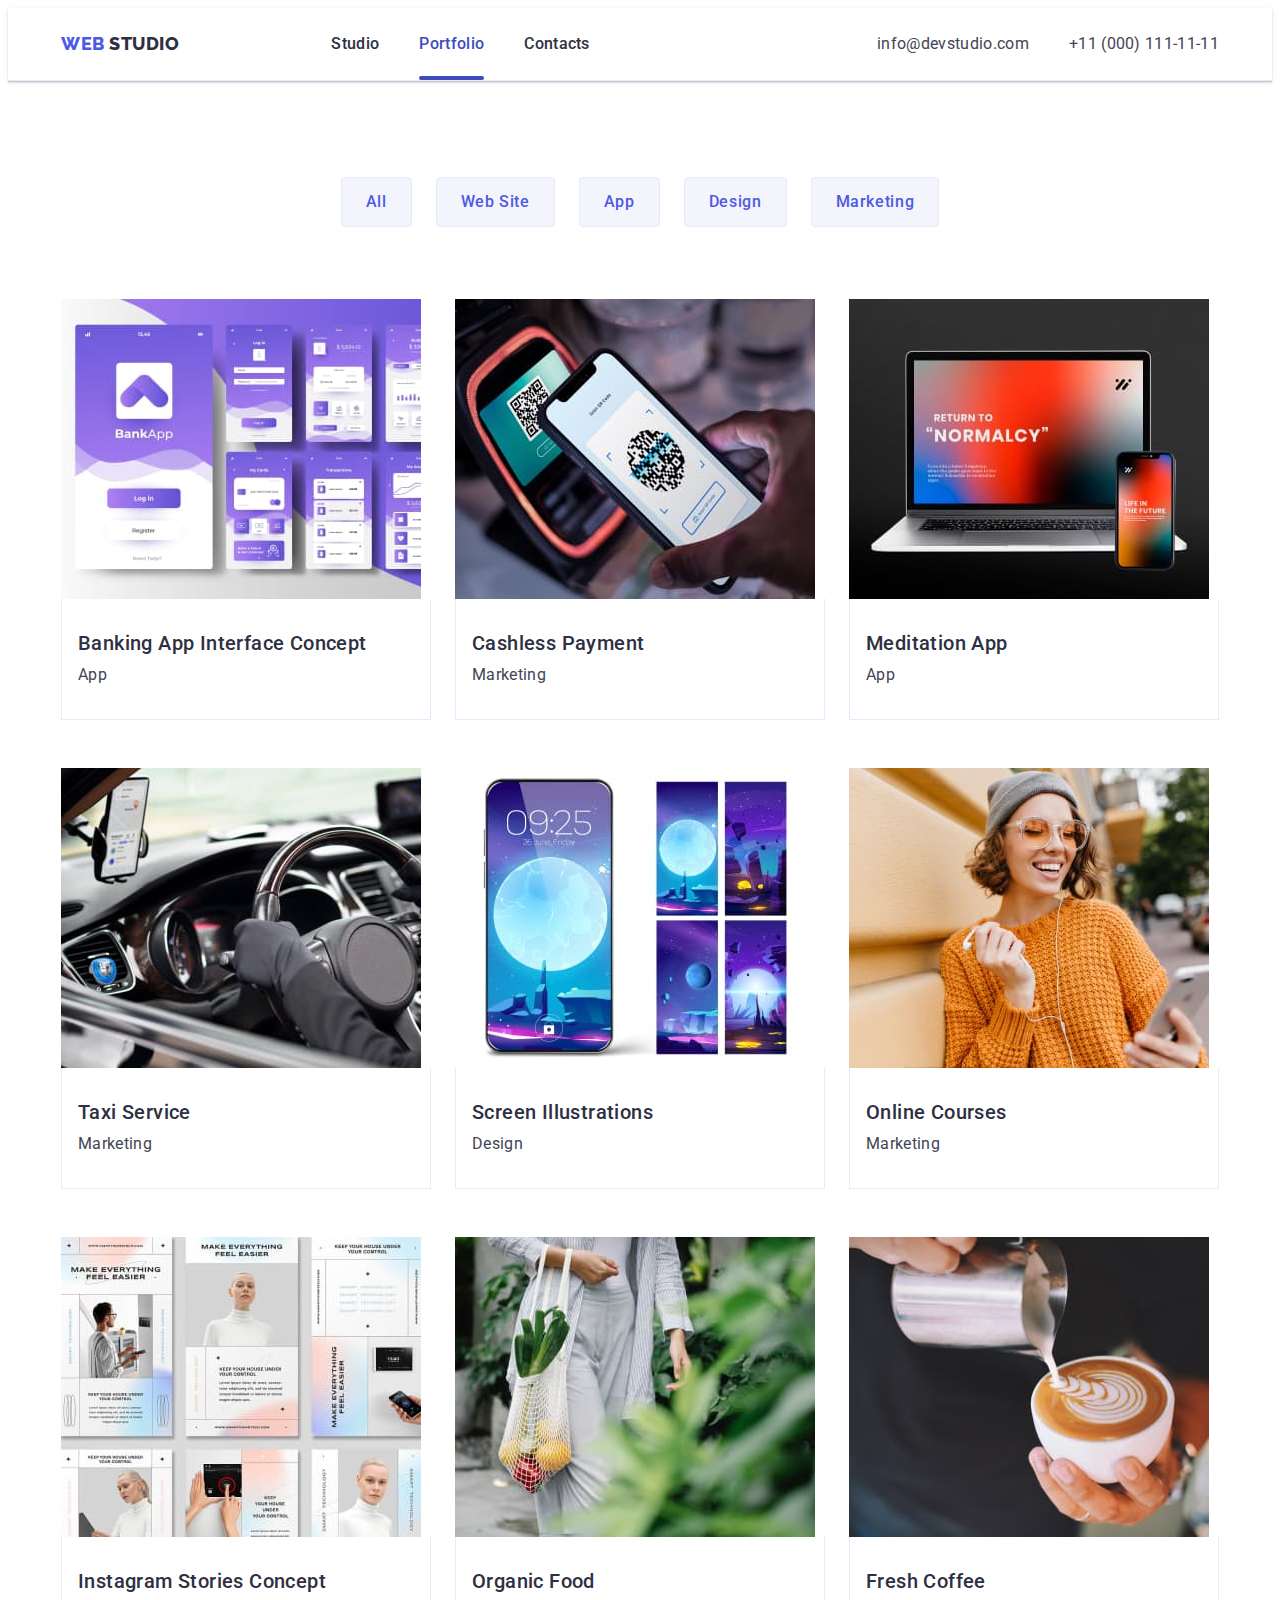
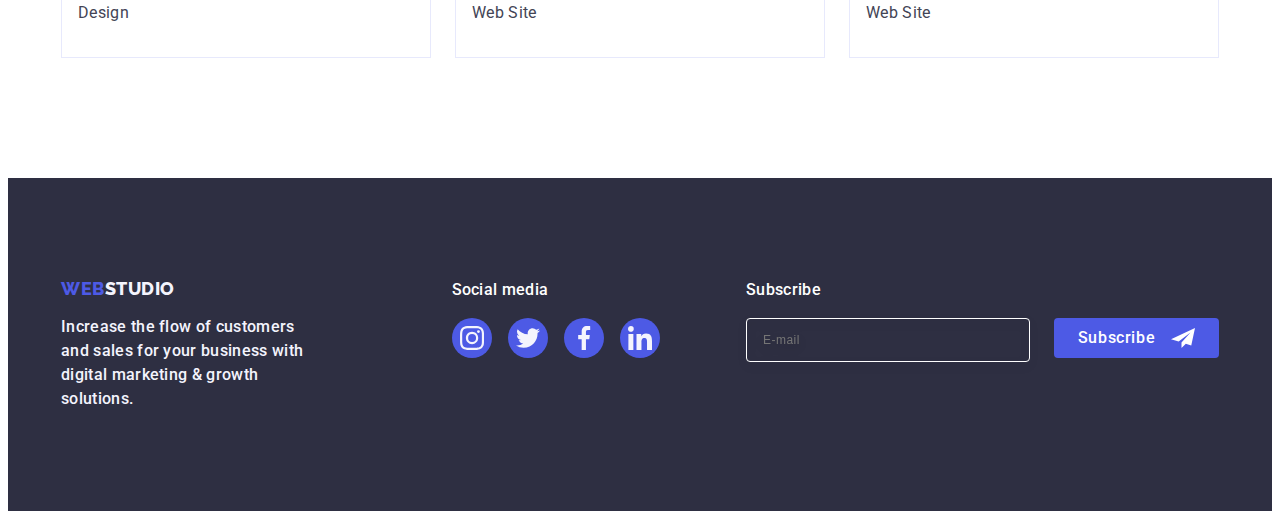
==== portfolio.html @ 9123d13f "Initial commit" ====
<!DOCTYPE html>
<html lang="en">

<head>
    <meta charset="utf-8">
    <title>devstudio.com</title>
    <link rel="preconnect" href="https://fonts.googleapis.com">
    <link rel="preconnect" href="https://fonts.gstatic.com" crossorigin>
    <link
        href="https://fonts.googleapis.com/css2?family=Raleway:wght@800&family=Roboto:wght@400;500;700;900&display=swap"
        rel="stylesheet">
    <link rel="stylesheet" href="https://cdnjs.cloudflare.com/ajax/libs/modern-normalize/2.0.0/modern-normalize.min.css"
        integrity="sha512-4xo8blKMVCiXpTaLzQSLSw3KFOVPWhm/TRtuPVc4WG6kUgjH6J03IBuG7JZPkcWMxJ5huwaBpOpnwYElP/m6wg=="
        crossorigin="anonymous" referrerpolicy="no-referrer" />
    <link rel="stylesheet" href="./css/styles.css" />
</head>

<body>
    <header class="header">
        <div class="container header-container">
            <nav class="header-navigation">
                <a class="logo link" href="./index.html"> Web <span class="logo-accent link"> Studio </span></a>
                <ul class="header-menu list">
                    <li><a class="header-menu-item link" href="./index.html">Studio</a></li>
                    <li><a class="header-menu-item link current" href="./portfolio.html">Portfolio</a></li>
                    <li><a class="header-menu-item link" href="">Contacts</a></li>
                </ul>
            </nav>
            <address class="address link">
                <ul class="list adress-list">
                    <li><a class="adress-list-item link" href="mailto:info@devstudio.com">info@devstudio.com</a></li>
                    <li><a class="adress-list-item link" href="tel:+110001111111">+11 (000) 111-11-11</a></li>
                </ul>
            </address>
        </div>
    </header>
    <main>
        <section class="container-portfolio">
            <div class="container">
                <h1 class="visually-hidden">Section</h1>
                <ul class="list container-portfolio-button">
                    <li><button class="portfolio-button" type="button">All</button></li>
                    <li><button class="portfolio-button" type="button">Web Site</button></li>
                    <li><button class="portfolio-button" type="button">App</button></li>
                    <li><button class="portfolio-button" type="button">Design</button></li>
                    <li><button class="portfolio-button" type="button">Marketing</button></li>
                </ul>
                <ul class="list container-portfolio-list">
                    <li class="portfolio-card">
                        <a class="link container-portfolio-item" href="./index.html">
                            <div class="box-overlay">
                                <img src="./images/portfolioimg1.jpg" alt="Banking App Interface Concept">
                                <p class="overlay-text">
                                    14 Stylish and User-Friendly App Design Concepts · Task Manager App · Calorie
                                    Tracker App · Exotic Fruit Ecommerce App · Cloud Storage App
                                </p>
                            </div>
                            <div class="portfolio-card-description">
                                <h2 class="section-title-item">Banking App Interface Concept</h2>
                                <p class="p-style">App</p>
                            </div>
                        </a>
                    </li>
                    <li class="portfolio-card">
                        <a class="link container-portfolio-item" href="./index.html">
                            <div class="box-overlay">
                                <img src="./images/portfolioimg2.jpg" alt="Cashless Payment">
                                <p class="overlay-text">
                                    14 Stylish and User-Friendly App Design Concepts · Task Manager App · Calorie
                                    Tracker App · Exotic Fruit Ecommerce App · Cloud Storage App
                                </p>
                            </div>
                            <div class="portfolio-card-description">
                                <h2 class="section-title-item">Cashless Payment</h2>
                                <p class="p-style">Marketing</p>
                            </div>
                        </a>
                    </li>
                    <li class="portfolio-card">
                        <a class="link container-portfolio-item" href="./index.html">
                            <div class="box-overlay">
                                <img src="./images/portfolioimg3.jpg" alt="Meditation App">
                                <p class="overlay-text">
                                    14 Stylish and User-Friendly App Design Concepts · Task Manager App · Calorie
                                    Tracker App · Exotic Fruit Ecommerce App · Cloud Storage App
                                </p>
                            </div>
                            <div class="portfolio-card-description">
                                <h2 class="section-title-item">Meditation App</h2>
                                <p class="p-style">App</p>
                            </div>
                        </a>
                    </li>
                    <li class="portfolio-card">
                        <a class="link container-portfolio-item" href="./index.html">
                            <div class="box-overlay">
                                <img src="./images/portfolioimg4.jpg" alt="Taxi Service">
                                <p class="overlay-text">
                                    14 Stylish and User-Friendly App Design Concepts · Task Manager App · Calorie
                                    Tracker App · Exotic Fruit Ecommerce App · Cloud Storage App
                                </p>
                            </div>
                            <div class="portfolio-card-description">
                                <h2 class="section-title-item">Taxi Service</h2>
                                <p class="p-style">Marketing</p>
                            </div>
                        </a>
                    </li>
                    <li class="portfolio-card">
                        <a class="link container-portfolio-item" href="./index.html">
                            <div class="box-overlay">
                                <img src="./images/portfolioimg5.jpg" alt="Screen Illustrations">
                                <p class="overlay-text">
                                    14 Stylish and User-Friendly App Design Concepts · Task Manager App · Calorie
                                    Tracker App · Exotic Fruit Ecommerce App · Cloud Storage App
                                </p>
                            </div>
                            <div class="portfolio-card-description">
                                <h2 class="section-title-item">Screen Illustrations</h2>
                                <p class="p-style">Design</p>
                            </div>
                        </a>
                    </li>
                    <li class="portfolio-card">
                        <a class="link container-portfolio-item" href="./index.html">
                            <div class="box-overlay">
                                <img src="./images/portfolioimg6.jpg" alt="Online Courses">
                                <p class="overlay-text">
                                    14 Stylish and User-Friendly App Design Concepts · Task Manager App · Calorie
                                    Tracker App · Exotic Fruit Ecommerce App · Cloud Storage App
                                </p>
                            </div>
                            <div class="portfolio-card-description">
                                <h2 class="section-title-item">Online Courses</h2>
                                <p class="p-style">Marketing</p>
                            </div>
                        </a>
                    </li>
                    <li class="portfolio-card">
                        <a class="link container-portfolio-item" href="./index.html">
                            <div class="box-overlay">
                                <img src="./images/portfolioimg7.jpg" alt="Instagram Stories Concept">
                                <p class="overlay-text">
                                    14 Stylish and User-Friendly App Design Concepts · Task Manager App · Calorie
                                    Tracker App · Exotic Fruit Ecommerce App · Cloud Storage App
                                </p>
                            </div>
                            <div class="portfolio-card-description">
                                <h2 class="section-title-item">Instagram Stories Concept</h2>
                                <p class="p-style">Design</p>
                            </div>
                        </a>
                    </li>
                    <li class="portfolio-card">
                        <a class="link container-portfolio-item" href="./index.html">
                            <div class="box-overlay">
                                <img src="./images/portfolioimg8.jpg" alt="Organic Food">
                                <p class="overlay-text">
                                    14 Stylish and User-Friendly App Design Concepts · Task Manager App · Calorie
                                    Tracker App · Exotic Fruit Ecommerce App · Cloud Storage App
                                </p>
                            </div>
                            <div class="portfolio-card-description">
                                <h2 class="section-title-item">Organic Food</h2>
                                <p class="p-style">Web Site</p>
                            </div>
                        </a>
                    </li>
                    <li class="portfolio-card">
                        <a class="link container-portfolio-item" href="./index.html">
                            <div class="box-overlay">
                                <img src="./images/portfolioimg9.jpg" alt="Fresh Coffee">
                                <p class="overlay-text">
                                    14 Stylish and User-Friendly App Design Concepts · Task Manager App · Calorie
                                    Tracker App · Exotic Fruit Ecommerce App · Cloud Storage App
                                </p>
                            </div>
                            <div class="portfolio-card-description">
                                <h2 class="section-title-item">Fresh Coffee</h2>
                                <p class="p-style">Web Site</p>
                            </div>
                        </a>
                    </li>
                </ul>
            </div>
        </section>
    </main>
    <footer class="footer">
        <div class="container container-footer">
            <div class="footer-text">
                <a class="footer-logo link footer-block" href="./index.html"> Web <span
                        class="footter-logo-accent link">
                        Studio </span></a>
                <p class="footer-paragraf">Increase the flow of customers and sales for your business with digital
                    marketing & growth solutions.</p>
            </div>
            <div class="footer-social-block">
                <p class="social-text">Social media</p>
                <ul class="list footer-icons-list">
                    <li class="footer-icon-circle">
                        <a href="" class="footer-icon-link">
                            <svg class="footer-icon" width="24" height="24">
                                <use href="./images/icons.svg#icon-instagram-2"></use>
                            </svg>
                        </a>
                    </li>
                    <li class="footer-icon-circle">
                        <a href="" class="footer-icon-link">
                            <svg class="footer-icon" width="24" height="24">
                                <use href="./images/icons.svg#icon-twitter-1"></use>
                            </svg>
                        </a>
                    </li>
                    <li class="footer-icon-circle">
                        <a href="" class="footer-icon-link">
                            <svg class="footer-icon" width="24" height="24">
                                <use href="./images/icons.svg#icon-facebook-1"></use>
                            </svg>
                        </a>
                    </li>
                    <li class="footer-icon-circle">
                        <a href="" class="footer-icon-link">
                            <svg class="footer-icon" width="24" height="24">
                                <use href="./images/icons.svg#icon-linkedin-1"></use>
                            </svg>
                        </a>
                    </li>
                </ul>
            </div>
            <div class="footer-form-container">
                <p class="footer-form-title">Subscribe</p>
                <form class="footer-form">
                    <label class="footer-label" for="footer-input">
                        <input id="footer-input" class="footer-input" type="email" name="user-subscribe" placeholder="E-mail">
                    </label>
                    <button class="footer-button" type="submit">Subscribe
                        <svg class="footer-button-icon" width="24" height="24">
                            <use href="./images/icons.svg#icon-plane"></use>
                        </svg>
                    </button>
                </form>
            </div>
        </div>
    </footer>
</body>

</html>
---- css/styles.css ----
:root {
  --navyblue: #2e2f42;
  --iris: #4d5ae5;
  --ocean: #404bbf;
  --slate: #434455;
  --white: #fff;
  --cloud: #f4f4fd;
  --background: #fff;
  --cornflower: #e7e9fc;
  --lightslate: #8e8f99;
  --green: #31d0aa;
  --navyblue-modal: rgba(46, 47, 66, 0.4);
  --dairy: #fcfcfc;
}
h1,
h2,
h3,
h4,
h5,
h6,
p {
  margin-top: 0;
  margin-bottom: 0;
}
ul,
ol {
  margin-top: 0;
  margin-bottom: 0;
  padding-left: 0;
}
body {
  font-size: 16px;
  font-family: "Roboto", sans-serif;
  line-height: 1.5;
  letter-spacing: 0.02em;
  color: var(--slate, #434455);
  background-color: var(--background, #fff);
}
img {
  display: block;
  max-width: 100%;
  height: auto;
}
.visually-hidden {
  position: absolute;
  width: 1px;
  height: 1px;
  margin: -1px;
  border: 0;
  padding: 0;
  white-space: nowrap;
  clip-path: inset(100%);
  clip: rect(0 0 0 0);
  overflow: hidden;
}
.container {
  width: 100%;
  max-width: 1158px;
  margin: 0 auto;
  padding: 0 15px 0 15px;
}
.header {
  border-bottom: 1px solid #e7e9fc;
  box-shadow: 0px 2px 1px rgba(46, 47, 66, 0.08),
    0px 1px 1px rgba(46, 47, 66, 0.16), 0px 1px 6px rgba(46, 47, 66, 0.08);
}
.header-container {
  display: flex;
  align-items: center;
  padding: 0 15px 0 15px;
}
.header-navigation {
  display: flex;
  align-items: center;
  flex-grow: 1;
  justify-content: flex-start;
  gap: 76px;
  padding: 24px 0;
}
.header-menu {
  display: flex;
  align-items: center;
  gap: 40px;
}
.header-menu-item {
  padding: 24px 0;
}
.adress-list {
  display: flex;
  align-items: center;
  gap: 40px;
}
.list {
  list-style: none;
}
.link {
  text-decoration: none;
}
.logo {
  color: var(--iris, #4d5ae5);
  font-size: 18px;
  font-family: "Raleway", sans-serif;
  font-weight: 800;
  line-height: 1.17;
  letter-spacing: 0.03em;
  text-transform: uppercase;
  margin-right: 76px;
}
.logo-accent {
  color: var(--navyblue, #2e2f42);
}
.header-menu-item {
  color: var(--navyblue, #2e2f42);
  font-size: 16px;
  font-family: "Roboto", sans-serif;
  font-style: normal;
  font-weight: 500;
  line-height: 1.5;
  letter-spacing: 0.02em;
  transition: color 250ms cubic-bezier(0.4, 0, 0.2, 1);
  animation-timing-function: cubic-bezier(0.4, 0, 0.2, 1);
  transition-property: color;
}
.header-menu-item:hover,
.header-menu-item:focus {
  color: var(--ocean, #404bbf);
  font-size: 16px;
  font-family: "Roboto", sans-serif;
  font-style: normal;
  font-weight: 500;
  line-height: 1.5;
  letter-spacing: 0.02em;
}
.current {
  color: var(--ocean, #404bbf);
  position: relative;
}
.current::after {
  content: "";
  position: absolute;
  bottom: -3px;
  left: 0;
  width: 100%;
  height: 4px;
  border-radius: 2px;
  background: var(--ocean);
}
.address {
  font-style: normal;
}
.adress-list-item {
  color: var(--slate, #434455);
  font-size: 16px;
  font-family: "Roboto", sans-serif;
  font-weight: 400;
  line-height: 1.5;
  letter-spacing: 0.02em;
  font-style: normal;
  transition: color 250ms cubic-bezier(0.4, 0, 0.2, 1);
  animation-timing-function: cubic-bezier(0.4, 0, 0.2, 1);
  transition-property: color;
}
.adress-list-item:hover,
.adress-list-item:focus {
  color: var(--ocean, #404bbf);
  font-size: 16px;
  font-family: "Roboto", sans-serif;
  font-weight: 400;
  line-height: 1.5;
  letter-spacing: 0.02em;
  font-style: normal;
}
.section-one {
  background-color: var(--navyblue, #2e2f42);
  background-image: linear-gradient(
      to bottom,
      rgba(46, 47, 66, 0.7),
      rgba(46, 47, 66, 0.7)
    ),
    url(../images/people-office1.jpg);
  background-repeat: no-repeat;
  max-width: 1440px;
  background-position: 50% 50%;
  background-size: cover;
  color: var(--white, #fff);
  padding: 188px 0;
  margin: 0 auto;
}

.container-section-one {
  display: flex;
  flex-direction: column;
  justify-content: center;
  align-items: center;
  max-width: 550px;
}
.section-one-title {
  font-size: 56px;
  font-family: "Roboto", sans-serif;
  font-style: normal;
  font-weight: 700;
  line-height: 1.07;
  letter-spacing: 0.02em;
  text-align: center;

  margin: 0 auto;
  margin-bottom: 48px;
}
.button-index {
  background: var(--iris, #4d5ae5);
  color: var(--white, #fff);
  font-size: 16px;
  font-family: "Roboto", sans-serif;
  font-style: normal;
  font-weight: 500;
  line-height: 1.5;
  letter-spacing: 0.04em;
  cursor: pointer;
  padding: 16px 32px;
  border-radius: 4px;
  min-width: 169px;
  height: 56px;
  border: 1px solid transparent;
  transition: background-color 250ms cubic-bezier(0.4, 0, 0.2, 1);
}
.button-index:hover,
.button-index:focus {
  background-color: var(--ocean, #404bbf);
  color: var(--white, #fff);
  font-size: 16px;
  font-family: "Roboto", sans-serif;
  font-style: normal;
  font-weight: 500;
  line-height: 1.5;
  letter-spacing: 0.04em;
  cursor: pointer;
  border: 1px solid transparent;
}
.container-sec-two {
  padding: 120px 0;
}
.container-section-two {
  display: flex;
  gap: 24px;
}
.section-two-item {
  width: calc((100% - 24px * 3) / 4);
}
.sectiontwo-icon-block {
  width: 264px;
  height: 112px;
  border-radius: 4px;
  background: var(--cloud, #f4f4fd);
  margin-bottom: 8px;
  display: flex;
  align-items: center;
  justify-content: center;
}
.section2-icon {
  height: 64px;
  width: 64px;
}
.section-title-item {
  color: var(--navyblue, #2e2f42);
  font-size: 20px;
  font-family: "Roboto", sans-serif;
  font-style: normal;
  font-weight: 500;
  line-height: 1.2;
  letter-spacing: 0.02em;
  margin-bottom: 8px;
}
.section-three {
  padding-bottom: 120px;
}
.container-three-item {
  display: flex;
  gap: 24px;
}
.container-three-img {
  width: calc((100% - 24px * 2) / 3);
}
.section-title {
  color: var(--navyblue, #2e2f42);
  text-align: center;
  font-size: 36px;
  font-family: "Roboto", sans-serif;
  font-style: normal;
  font-weight: 700;
  line-height: 1.11;
  letter-spacing: 0.02em;
  text-transform: capitalize;
  margin-bottom: 72px;
  text-align: center;
}
.section-four {
  background: var(--cloud, #f4f4fd);
  padding: 120px 0;
}
.container-four-list {
  display: flex;
  gap: 24px;
}
.team-card {
  background-color: #ffffff;
  width: calc((100% - 24px * 3) / 4);
  border-radius: 0px 0px 4px 4px;
  box-shadow: 0px 2px 1px 0px rgba(46, 47, 66, 0.08),
    0px 1px 1px 0px rgba(46, 47, 66, 0.16),
    0px 1px 6px 0px rgba(46, 47, 66, 0.08);
}
.section-title-item {
  margin-bottom: 0;
}
.card-content {
  display: flex;
  flex-direction: column;
  align-items: center;
  padding: 32px 0;
  gap: 8px;
}
.team-icons-block {
  display: flex;
  justify-content: center;
  align-items: center;
}
.team-icons-list {
  display: inline-flex;
  justify-content: center;
  gap: 24px;
}
.team-icon-circle {
  width: 40px;
  height: 40px;
}

.team-link {
  width: 100%;
  height: 100%;
  border-radius: 50%;
  background-color: var(--iris);
  display: flex;
  align-items: center;
  justify-content: center;
  transition: background-color 250ms cubic-bezier(0.4, 0, 0.2, 1);
  animation-timing-function: cubic-bezier(0.4, 0, 0.2, 1);
  transition-property: background-color;
}
.team-link:hover,
.team-link:focus {
  background-color: var(--ocean);
}
.social-icon {
  fill: var(--cloud);
  width: 16px;
  height: 16px;
}
.p-style {
  font-size: 16px;
  color: var(--slate, #434455);
}
.section-customers {
  padding: 120px 0;
}
.customers-icon-list {
  display: flex;
  gap: 24px;
  width: 100%;
}
.customers-icon-block {
  width: calc((100% - 120px) / 6);
  height: 88px;
  width: 100%;
}
.customers-icon-link {
  width: 100%;
  height: 100%;
  border: 1px solid var(--lightslate);
  border-color: var(--lightslate);
  border-radius: 4px;
  display: flex;
  align-items: center;
  justify-content: center;
  color: var(--lightslate);
  transition: border-color 250ms cubic-bezier(0.4, 0, 0.2, 1),
    color 250ms cubic-bezier(0.4, 0, 0.2, 1);
}
.customers-icon-link:hover,
.customers-icon-link:focus {
  border-color: var(--ocean);
  color: var(--ocean);
}
.customers-icon {
  fill: currentColor;
  transition: fill 250ms cubic-bezier(0.4, 0, 0.2, 1);
  width: 104px;
  height: 56px;
}
.customers-icon:hover,
.customers-icon:focus {
  fill: var(--ocean);
}

.footer {
  background: var(--navyblue, #2e2f42);
  color: var(--cloud, #f4f4fd);
  padding: 100px 0;
}
.container-footer {
  display: flex;
  align-items: baseline;
  justify-content: space-between;
}
.footer-logo {
  display: inline-block;
  color: var(--iris, #4d5ae5);
  font-size: 18px;
  font-family: "Raleway", sans-serif;
  font-weight: 800;
  line-height: 1.17;
  letter-spacing: 0.03em;
  text-transform: uppercase;
  margin-right: 76px;
}
.footer-block {
  margin-bottom: 16px;
  display: flex;
}
.footer-text {
  width: 264px;
  margin-right: 120px;
}
.footter-logo-accent {
  color: var(--cloud, #f4f4fd);
  font-size: 18px;
  font-family: "Raleway", sans-serif;
  font-style: normal;
  font-weight: 800;
  line-height: 1.17;
  letter-spacing: 0.03em;
  text-transform: uppercase;
  display: inline-block;
}
.footer-paragraf {
  font-weight: 500;
}
.social-text {
  font-weight: 500;
  color: var(--white);
  margin-bottom: 16px;
}
.footer-icons-list {
  display: flex;
  justify-content: center;
  align-items: center;
  gap: 16px;
}
.footer-icon-circle {
  width: 40px;
  height: 40px;
}

.footer-icon-link {
  width: 100%;
  height: 100%;
  background-color: var(--iris);
  border-radius: 50%;
  display: flex;
  align-items: center;
  justify-content: center;
  transition: background-color 250ms cubic-bezier(0.4, 0, 0.2, 1);
}
.footer-icon-link:hover,
.footer-icon-link:focus {
  background-color: var(--green);
}
.footer-icon {
  fill: var(--cloud);
  width: 24px;
  height: 24px;
}
.footer-form-container{
  margin-left: 80px;
}
.footer-form-title{
  color: var(--white);
font-family: Roboto;
font-size: 16px;
font-weight: 500;
line-height: 1.5em;
letter-spacing:0.02em;
margin-bottom: 16px; 
}
.footer-form{
  display: flex; 
  gap:24px;
}
.footer-input{
  width: 264px; 
  height: 40px;
  border: 1px solid #ffffff; 
  background-color: transparent;
  font-size: 12px; 
  line-height: 1.5;
  letter-spacing: 0.04em; 
  padding-left: 16px;
  filter: drop-shadow(0px 4px 4px rgba(0, 0, 0, 0.15));
  border-radius: 4px;
  color: #ffffff;
}
.footer-button{
  min-width: 165px;
  height: 40px;
  display: flex; 
  justify-content: center;
  align-items: center;
  font-family: "Roboto", sans-serif;
  font-size: 16px;
  font-weight: 500;
  line-height: 1.5;
  letter-spacing: 0.04em;
  color: #ffffff;
  cursor: pointer;
  background-color:var(--iris);
  border: none; 
  border-radius: 4px;
  transition: background-color 250ms cubic-bezier(0.4, 0, 0.2, 1);
}

.footer-button:hover,
.footer-button:focus {
  background-color: var(--ocean, #404bbf);
  color: var(--white, #fff);
  font-size: 16px;
  font-family: "Roboto", sans-serif;
  cursor: pointer;
  border: 1px solid transparent;
}
.footer-button-icon{
  margin-left: 16px;
  fill: var(--white);
}

.container-portfolio {
  display: flex;
  flex-direction: column;
  padding: 96px 0 120px 0;
}

.portfolio-card {
  transition: box-shadow 250ms cubic-bezier(0.4, 0, 0.2, 1);
  animation-timing-function: cubic-bezier(0.4, 0, 0.2, 1);
  transition-property: box-shadow;
}
.portfolio-card:hover,
.portfolio-card:focus {
  box-shadow: 0px 2px 1px 0px rgba(46, 47, 66, 0.08),
    0px 1px 1px 0px rgba(46, 47, 66, 0.16),
    0px 1px 6px 0px rgba(46, 47, 66, 0.08);
}
.portfolio-button {
  border: 1px solid var(--cornflower, #e7e9fc);
  background: var(--cloud, #f4f4fd);
  color: var(--iris, #4d5ae5);
  font-size: 16px;
  font-family: "Roboto", sans-serif;
  font-style: normal;
  font-weight: 500;
  line-height: 1.5;
  letter-spacing: 0.04em;
  cursor: pointer;
  padding: 12px 24px;
  border-radius: 4px;
  transition: color 250ms cubic-bezier(0.4, 0, 0.2, 1),
    background-color 250ms cubic-bezier(0.4, 0, 0.2, 1),
    border-color 250ms cubic-bezier(0.4, 0, 0.2, 1),
    box-shadow 250ms cubic-bezier(0.4, 0, 0.2, 1);
}
.portfolio-button:hover,
.portfolio-button:focus {
  border: 1px solid var(--cornflower, #e7e9fc);
  background: var(--ocean, #404bbf);
  color: var(--white, #fff);
  font-size: 16px;
  font-family: "Roboto", sans-serif;
  font-style: normal;
  font-weight: 500;
  line-height: 1.5;
  letter-spacing: 0.04em;
  cursor: pointer;
  border: 1px solid transparent;
  box-shadow: 0px 3px 1px rgba(0, 0, 0, 0.1), 0px 2px 1px rgba(0, 0, 0, 0.08),
    0px 2px 2px rgba(0, 0, 0, 0.12);
}
.container-portfolio-button {
  display: flex;
  gap: 24px;
  justify-content: center;
  margin-bottom: 72px;
}

.container-portfolio-list {
  display: flex;
  flex-wrap: wrap;
  gap: 48px 24px;
  transition: color 250ms cubic-bezier(0.4, 0, 0.2, 1),
    background-color 250ms cubic-bezier(0.4, 0, 0.2, 1),
    border-color 250ms cubic-bezier(0.4, 0, 0.2, 1),
    box-shadow 250ms cubic-bezier(0.4, 0, 0.2, 1);
}
.portfolio-card {
  width: calc((100% - 48px) / 3);
}
.container-portfolio-item {
  display: block;
  transition: box-shadow 250ms cubic-bezier(0.4, 0, 0.2, 1);
}
.container-portfolio-item:hover,
.container-portfolio-item:focus {
  box-shadow: 0px 1px 6px rgba(46, 47, 66, 0.08),
    0px 1px 1px rgba(46, 47, 66, 0.16), 0px 2px 1px rgba(46, 47, 66, 0.08);
  transform: translateY(0%);
}
.overlay-text {
  font-family: Roboto;
  font-size: 16px;
  font-style: normal;
  font-weight: 400;
  line-height: 1.5em;
  letter-spacing: 0.02em;
  color: var(--cloud);
  position: absolute;
  top: 0;
  padding: 40px 32px;
  background-color: var(--iris);
  width: 100%;
  height: 100%;
  transform: translatey(100%);
  transition: transform 250ms cubic-bezier(0.4, 0, 0.2, 1);
}

.container-portfolio-item:hover .overlay-text,
.container-portfolio-item:focus .overlay-text {
  transform: translateY(0%);
}
.box-overlay {
  position: relative;
  overflow: hidden;
}
.portfolio-card-description {
  display: flex;
  flex-direction: column;
  padding: 32px 16px;
  gap: 8px;
  border: 1px solid var(--cornflower, #e7e9fc);
  border-top: none;
}
/* modal */
.backdrop {
  position: fixed;
  top: 0;
  background-color: var(--navyblue-modal);
  width: 100%;
  height: 100%;
  transition: opacity 250ms cubic-bezier(0.4, 0, 0.2, 1),
    visibility 250ms cubic-bezier(0.4, 0, 0.2, 1);
}
.modal {
  padding: 72px 24px 24px 24px;
  width: 408px;
  min-height: 584px;
  position: absolute;
  left: 50%;
  top: 50%;
  transform: translate(-50%, -50%);
  background-color: var(--dairy);
  border-radius: 4px;
  box-shadow: 0px 2px 1px 0px rgba(0, 0, 0, 0.2),
    0px 1px 3px 0px rgba(0, 0, 0, 0.12), 0px 1px 1px 0px rgba(0, 0, 0, 0.14);
  transition: transform 250ms cubic-bezier(0.4, 0, 0.2, 1);
}

.modal-close-btn {
  display: flex;
  align-items: center;
  justify-content: center;
  position: absolute;
  right: 24px;
  top: 24px;
  width: 24px;
  height: 24px;
  border: 1px solid rgba(0, 0, 0, 0.1);
  border-radius: 50%;
  background-color: var(--cornflower);
  padding: 0;
  cursor: pointer;
  transition: background-color 250ms cubic-bezier(0.4, 0, 0.2, 1),
    border 250ms cubic-bezier(0.4, 0, 0.2, 1);
}
.modal-close-btn:hover,
.modal-close-btn:focus {
  background-color: var(--ocean);
  border: none;
}
.modal-icon {
  width: 8px;
  height: 8px;
  fill: var(--navyblue);
  position: absolute;
  left: 50%;
  top: 50%;
  transform: translate(-50%, -50%);
  transition: fill 250ms cubic-bezier(0.4, 0, 0.2, 1);
}
.modal-close-btn:hover .modal-icon,
.modal-close-btn:focus .modal-icon {
  fill: #ffffff;
}
.modal-title {
  color: var(--navyblue, #2e2f42);
  text-align: center;
  font-family: Roboto;
  font-size: 16px;
  font-weight: 500;
  line-height: 1.5em;
  letter-spacing: 0.02em;
  margin-bottom: 16px;
}
.container-form {
  margin-bottom: 8px;
}
.label-user-name {
  font-size: 12px;
  line-height: 1.17;
  letter-spacing: 0.04em;
  color: var(--lightslate);
  display: block;
  margin-bottom: 4px;
}
.input-user-name {
  position: relative;
}
.modal-input {
  width: 100%;
  height: 40px;
  border: 1px solid rgba(46, 47, 66, 0.4);
  border-radius: 4px;
  background-color: transparent;
  padding-left: 38px;
  outline: transparent;
  transition: border-color 250ms cubic-bezier(0.4, 0, 0.2, 1);
}
.modal-input:focus {
  border-color: var(--iris);
}
.modal-input-icon {
  position: absolute;
  left: 16px;
  top: 50%;
  transform: translateY(-50%);
  transition: fill 250ms cubic-bezier(0.4, 0, 0.2, 1);
}
.container-form:focus-within .modal-input-icon{
  fill: var(--iris);
}
.container-form-comment {
  margin-bottom: 16px;
}
.modal-textarea {
  width: 100%;
  height: 120px;
  font-size: 12px;
  line-height: 1.17;
  letter-spacing: 0.04em;
  color: rgba(46, 47, 66, 0.4);
  border: 1px solid rgba(46, 47, 66, 0.4);
  border-radius: 4px;
  background-color: transparent;
  padding: 8px 16px;
  outline: transparent;
  resize: none;
  transition: border-color 250ms cubic-bezier(0.4, 0, 0.2, 1);
}
.modal-textarea:focus {
  border-color: #4d5ae5;
}

.modal-textarea::placeholder {
  color: var(--navyblue-modal, rgba(46, 47, 66, 0.40));
}
.modal-chekbox {
  margin-bottom: 24px;
  }
.modal-chekbox-label {
  font-size: 12px;
  line-height: 1.17;
  letter-spacing: 0.04em;
  color: var(--lightslate);
}
.chekbox-label-icon {
  width: 16px;
  height: 16px;
  border: 1px solid rgba(46, 47, 66, 0.4);
  border-radius: 2px;
  transition: background-color 250ms cubic-bezier(0.4, 0, 0.2, 1),
    border 250ms cubic-bezier(0.4, 0, 0.2, 1),
    fill 250ms cubic-bezier(0.4, 0, 0.2, 1);
  display: inline-flex;
  align-items: center;
  justify-content: center;
  fill: transparent;
  margin-right: 8px;
  cursor: pointer;
 }
 .modal-chekbox-input:checked + .modal-chekbox-label .chekbox-label-icon {
  border: none;
  fill: var(--cloud);
  background-color: var(--ocean);
}
.modal-label-policy {
  color: var(--iris);
}
.modal-button {
  margin: 0 auto;
  padding: 0;
  display: block;
  min-width: 169px;
  height: 56px;
  font-family: "Roboto", sans-serif;
  cursor: pointer;
  background-color: #4d5ae5;
  border: none;
  font-size: 16px;
  font-weight: 500;
  line-height: 1.5;
  letter-spacing: 0.04em;
  color: #ffffff;
  cursor: pointer;
  border-radius: 4px;
  transition: background-color 250ms cubic-bezier(0.4, 0, 0.2, 1);
}
.modal-button:hover,
.modal-button:focus {
  background-color: var(--ocean, #404bbf);
  color: var(--white, #fff);
  font-size: 16px;
  font-family: "Roboto", sans-serif;
  font-style: normal;
  font-weight: 500;
  line-height: 1.5;
  letter-spacing: 0.04em;
  cursor: pointer;
  border: 1px solid transparent;
}
.is-hidden {
  opacity: 0;
  visibility: hidden;
  pointer-events: none;
}
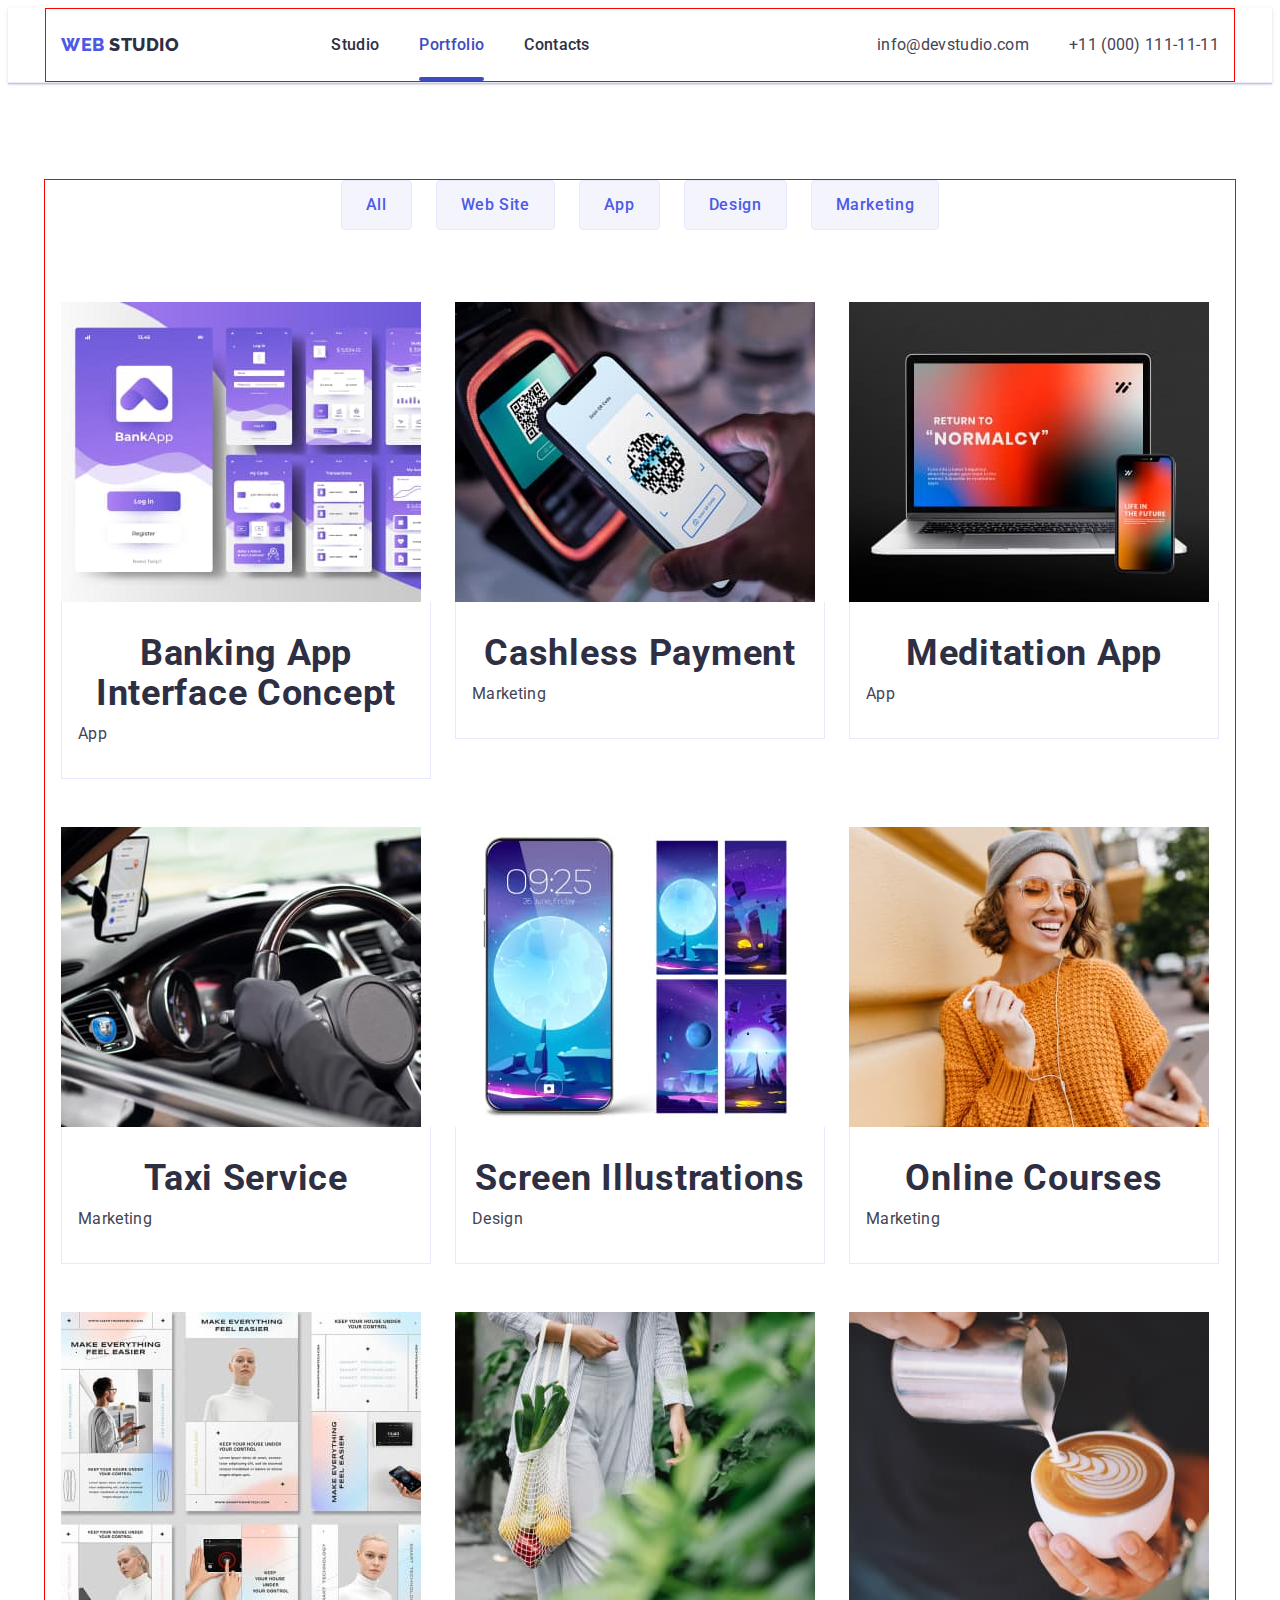
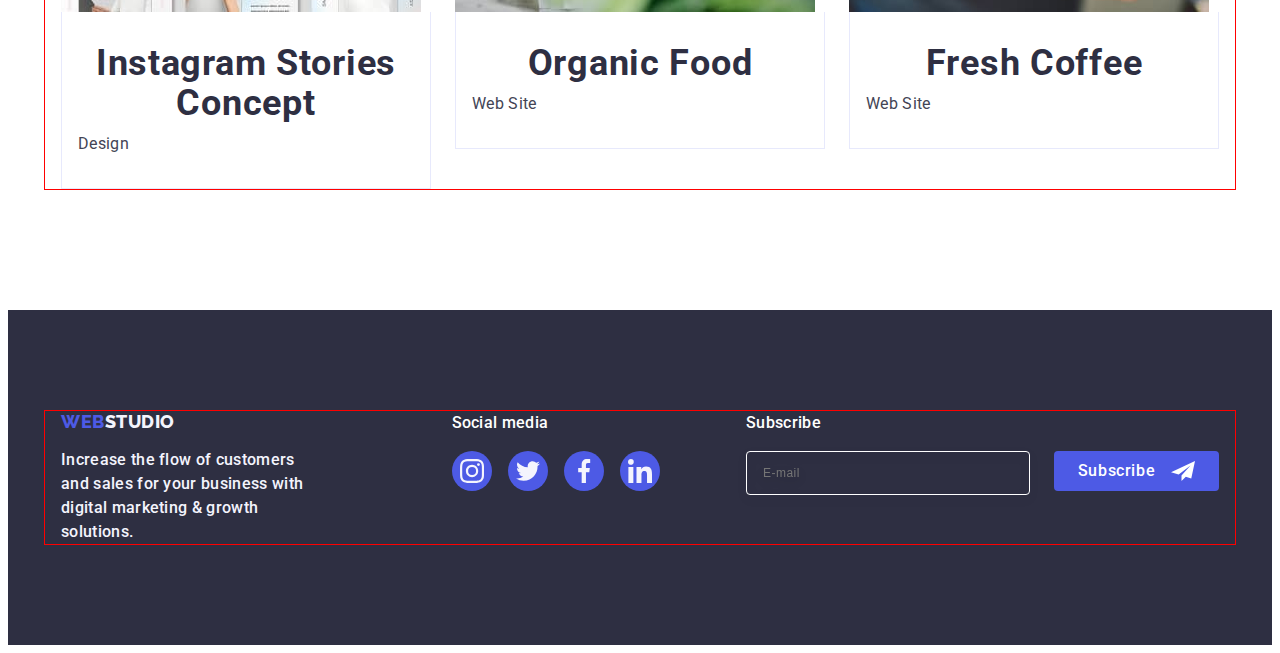
==== commit a3197609: "+" ====
--- a/portfolio.html
+++ b/portfolio.html
@@ -3,6 +3,7 @@
 
 <head>
     <meta charset="utf-8">
+    <meta name="viewport" content="width=device-width, initial-scale=1.0">
     <title>devstudio.com</title>
     <link rel="preconnect" href="https://fonts.googleapis.com">
     <link rel="preconnect" href="https://fonts.gstatic.com" crossorigin>
@@ -13,6 +14,7 @@
         integrity="sha512-4xo8blKMVCiXpTaLzQSLSw3KFOVPWhm/TRtuPVc4WG6kUgjH6J03IBuG7JZPkcWMxJ5huwaBpOpnwYElP/m6wg=="
         crossorigin="anonymous" referrerpolicy="no-referrer" />
     <link rel="stylesheet" href="./css/styles.css" />
+    <link rel="stylesheet" href="./css/media.css" />
 </head>
 
 <body>
--- a/css/styles.css
+++ b/css/styles.css
@@ -41,6 +41,7 @@
   max-width: 100%;
   height: auto;
 }
+
 .visually-hidden {
   position: absolute;
   width: 1px;
@@ -55,9 +56,10 @@
 }
 .container {
   width: 100%;
-  max-width: 1158px;
-  margin: 0 auto;
-  padding: 0 15px 0 15px;
+   margin: 0 auto;
+  /* padding: 0 15px 0 15px; */
+  padding: 0 16px 0 16px;
+  border: 1px solid red ;
 }
 .header {
   border-bottom: 1px solid #e7e9fc;
@@ -236,25 +238,34 @@
   cursor: pointer;
   border: 1px solid transparent;
 }
+.section-two {
+  display: flex;
+}
 .container-sec-two {
-  padding: 120px 0;
+  padding: 96px 16px;
+  /* padding: 120px 0; */
+ 
 }
 .container-section-two {
   display: flex;
-  gap: 24px;
+  flex-direction: column;
+  gap: 72px;
+  /* gap: 24px; */
 }
 .section-two-item {
-  width: calc((100% - 24px * 3) / 4);
+  /* width: 100%; */
+  /* width: calc((100% - 24px * 3) / 4); */
 }
 .sectiontwo-icon-block {
-  width: 264px;
+  display: none;
+  /* width: 264px;
   height: 112px;
   border-radius: 4px;
   background: var(--cloud, #f4f4fd);
   margin-bottom: 8px;
   display: flex;
   align-items: center;
-  justify-content: center;
+  justify-content: center; */
 }
 .section2-icon {
   height: 64px;
@@ -262,14 +273,31 @@
 }
 .section-title-item {
   color: var(--navyblue, #2e2f42);
-  font-size: 20px;
-  font-family: "Roboto", sans-serif;
-  font-style: normal;
-  font-weight: 500;
-  line-height: 1.2;
-  letter-spacing: 0.02em;
-  margin-bottom: 8px;
-}
+  text-align: center;
+    font-size: 36px;
+  /* font-size: 20px; */
+  font-family: "Roboto", sans-serif;
+  font-style: normal;
+  font-weight: 700;
+  /* font-weight: 500; */
+  line-height: 1.11;
+  /* line-height: 1.2; */
+  letter-spacing: 0.02em;
+  text-transform: capitalize;
+  /* margin-bottom: 8px; */
+}
+.paragraph-style {
+  align-self: stretch;
+  color: var(--slate, #434455);
+font-family: Roboto;
+font-size: 16px;
+font-style: normal;
+font-weight: 500;
+line-height: 1.5; /* 150% */
+letter-spacing: 0.02em;
+margin-top: 8px;
+}
+
 .section-three {
   padding-bottom: 120px;
 }
--- a/css/media.css
+++ b/css/media.css
@@ -0,0 +1,16 @@
+@media screen and (min-width: 375px) {
+  .container {
+    max-width: 345px;
+  }
+}
+
+@media screen and (min-width: 768px) {
+  .container {
+    max-width: 736px;
+  }
+}
+
+@media screen and (min-width: 1188px) {
+    .container {max-width: 1158px;
+  }
+}
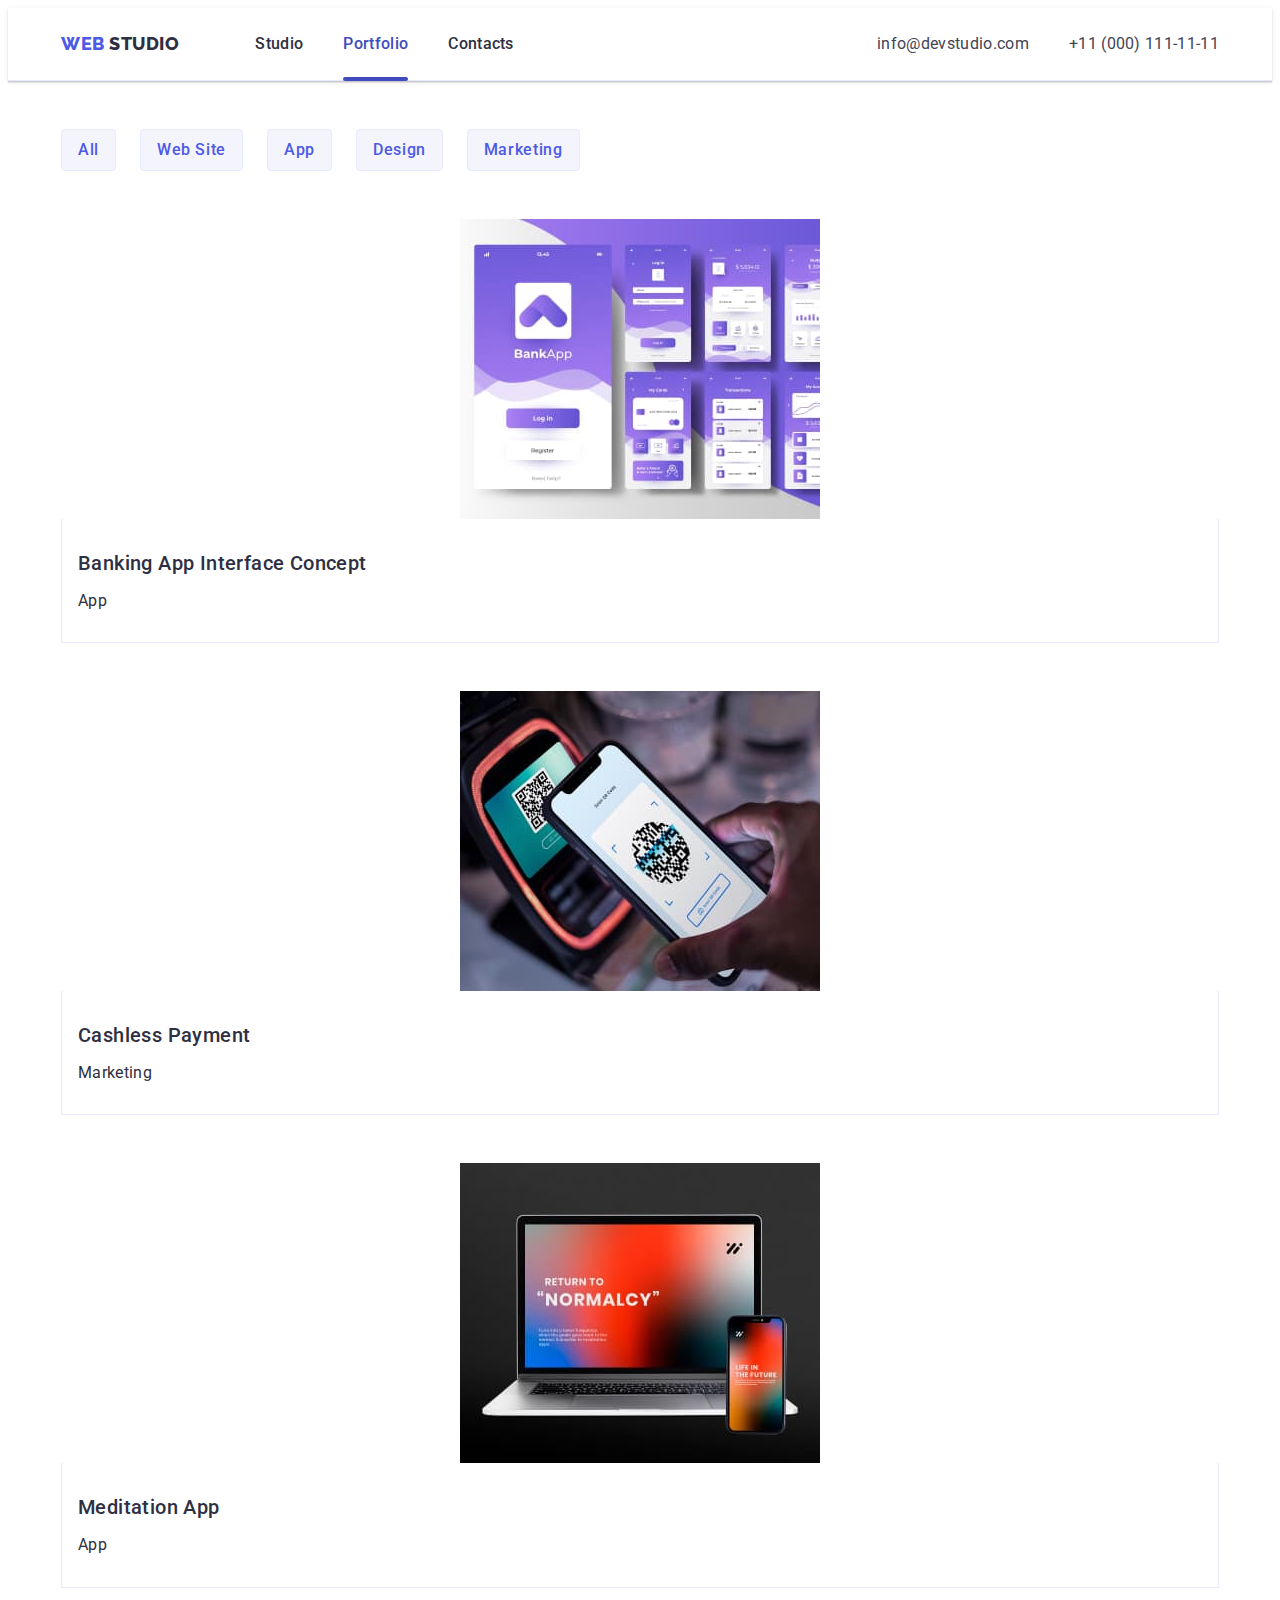
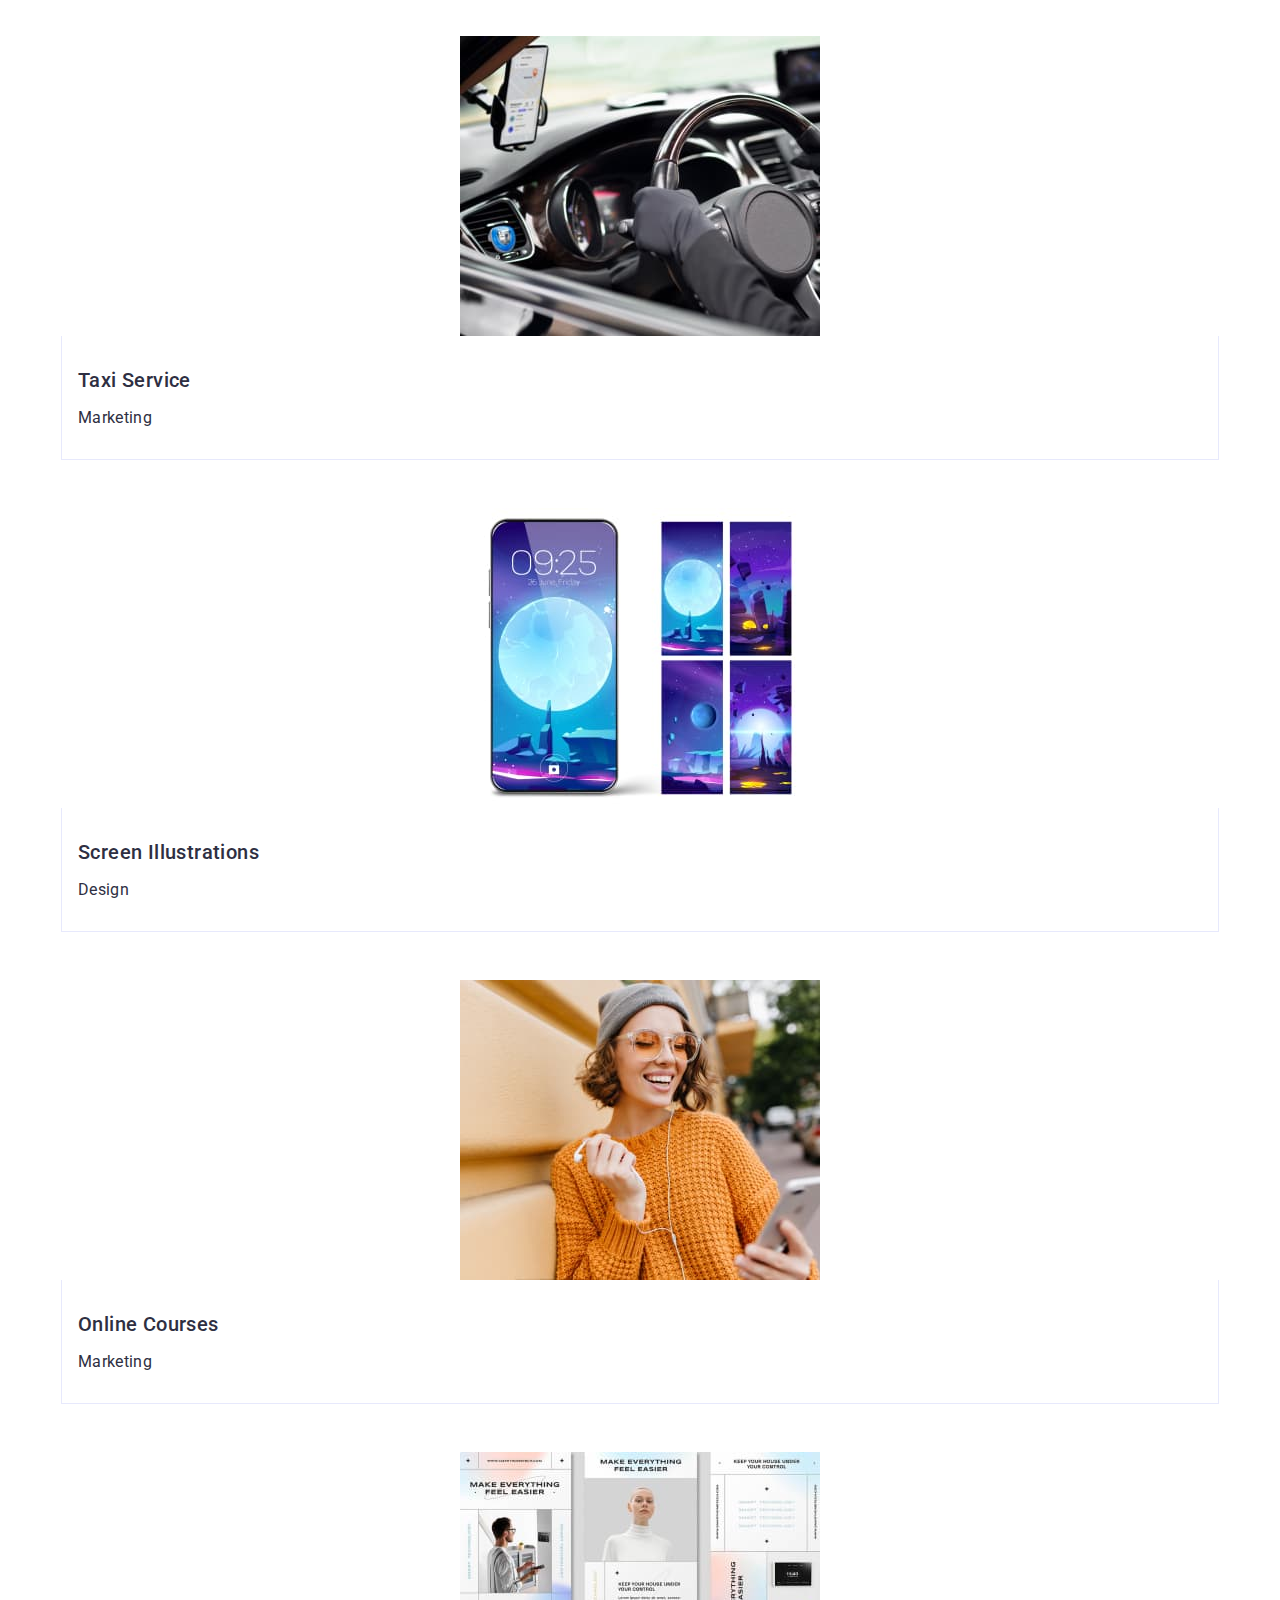
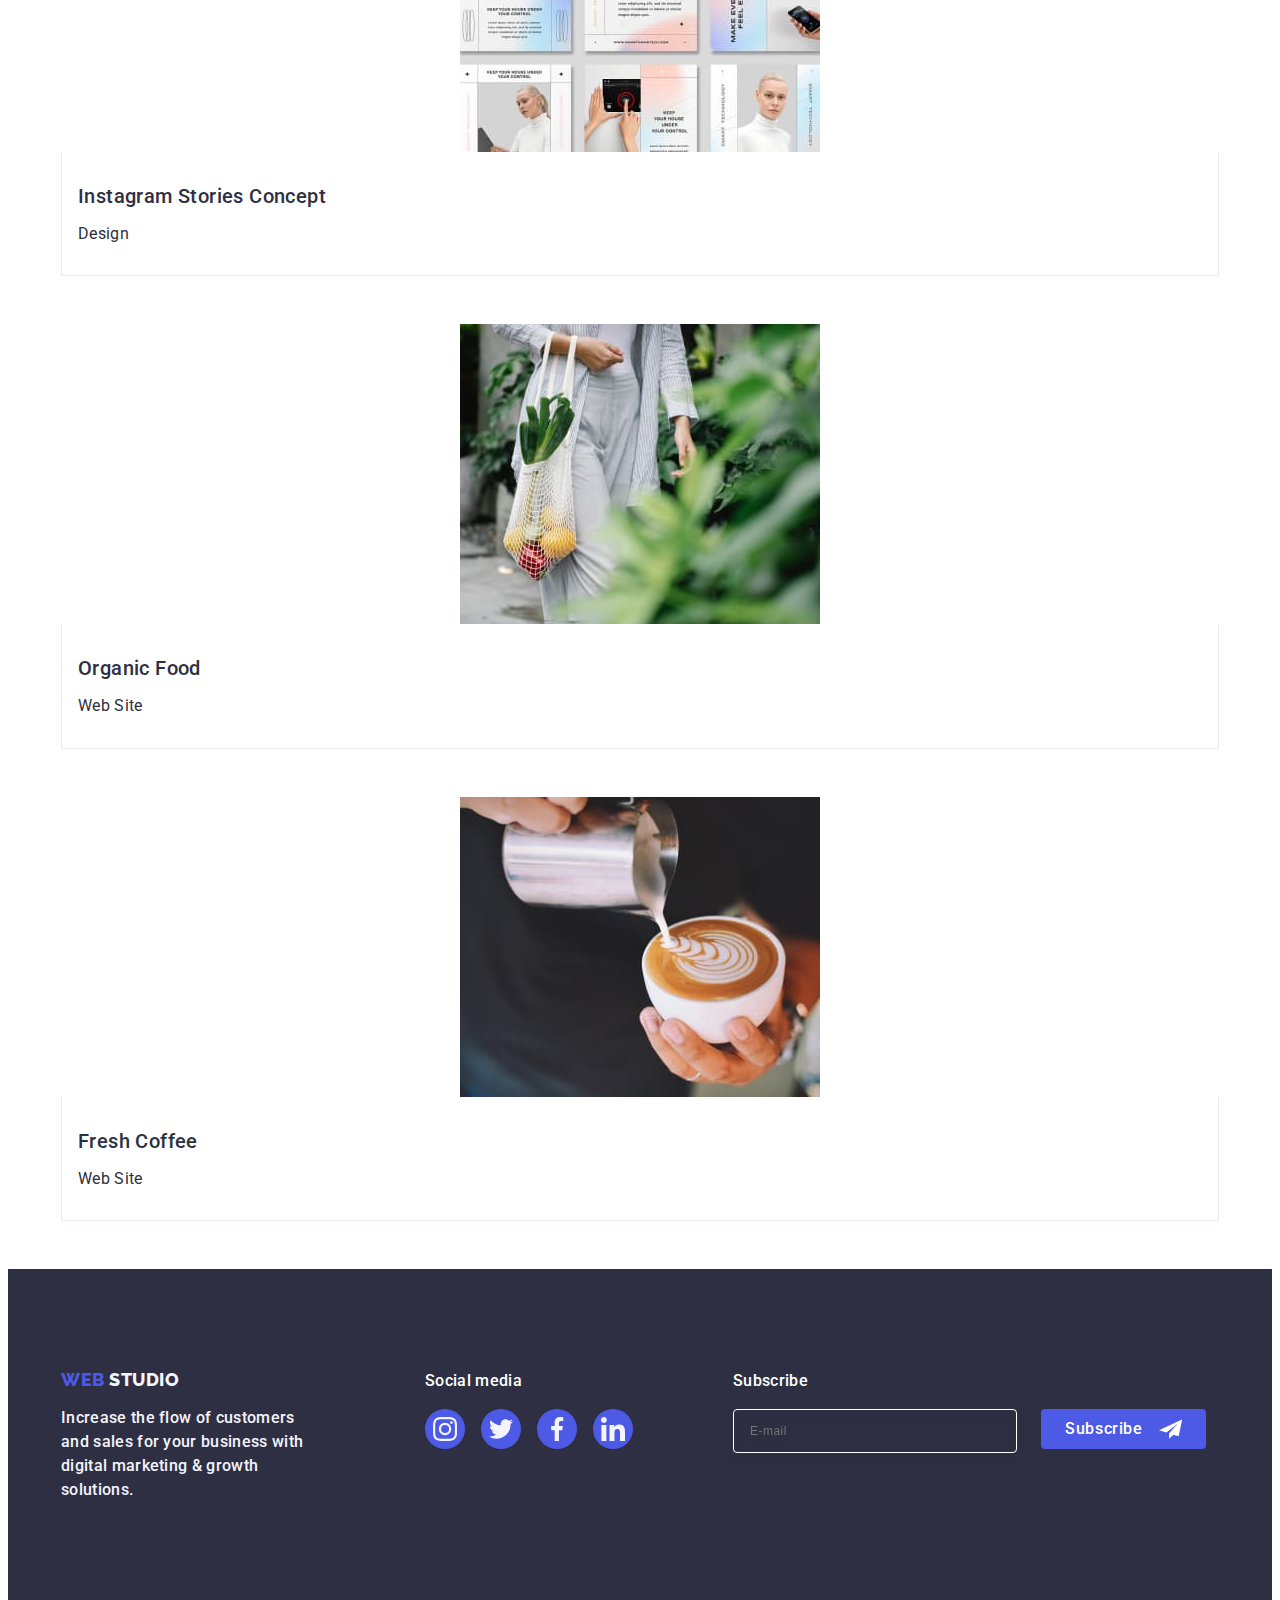
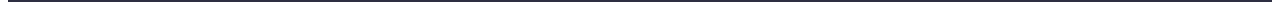
==== commit 0ebf6a91: "index pre-check" ====
--- a/portfolio.html
+++ b/portfolio.html
@@ -34,6 +34,62 @@
                     <li><a class="adress-list-item link" href="tel:+110001111111">+11 (000) 111-11-11</a></li>
                 </ul>
             </address>
+            <button type="button" class="menu-open-btn" data-menu-open>
+                <svg class="menu-icon" width="32" height="22">
+                    <use href="./images/icons.svg#icon-menu-hamburger"></use>
+                </svg>
+            </button>
+        </div>
+        <div class="mod-menu is-hidden" data-menu>
+            <button type="button" class="menu-close-btn" data-menu-close>
+                <svg class="modal-icon" width="8" height="8">
+                    <use href="./images/icons.svg#icon-close-modal"></use>
+                </svg>
+            </button>
+            <ul class="mod-menu-list list">
+                <li><a class="mod-menu-item link" href="./index.html">Studio</a></li>
+                <li><a class="mod-menu-item link mod-current" href="./portfolio.html">Portfolio</a></li>
+                <li><a class="mod-menu-item link" href="">Contacts</a></li>
+            </ul>
+            <div>
+                <address class="mob-address link">
+                    <ul class="list mob-adress-list">
+                        <li><a class="mob-adress-tel link" href="tel:+110001111111">+11 (000) 111-11-11</a></li>
+                        <li><a class="mob-adress-email link" href="mailto:info@devstudio.com">info@devstudio.com</a>
+                        </li>
+                    </ul>
+                </address>
+                <ul class="list mod-icons-list">
+                    <li class="mod-icon-circle">
+                        <a href="" class="mod-social-link">
+                            <svg class="mod-social-icon" width="24" height="24">
+                                <use href="./images/icons.svg#icon-instagram-2"></use>
+                            </svg>
+                        </a>
+                    </li>
+                    <li class="mod-icon-circle">
+                        <a href="" class="mod-social-link">
+                            <svg class="mod-social-icon" width="24" height="24">
+                                <use href="./images/icons.svg#icon-twitter-1"></use>
+                            </svg>
+                        </a>
+                    </li>
+                    <li class="mod-icon-circle">
+                        <a href="" class="mod-social-link">
+                            <svg class="mod-social-icon" width="24" height="24">
+                                <use href="./images/icons.svg#icon-facebook-1"></use>
+                            </svg>
+                        </a>
+                    </li>
+                    <li class="mod-icon-circle">
+                        <a href="" class="mod-social-link">
+                            <svg class="mod-social-icon" width="24" height="24">
+                                <use href="./images/icons.svg#icon-linkedin-1"></use>
+                            </svg>
+                        </a>
+                    </li>
+                </ul>
+            </div>
         </div>
     </header>
     <main>
@@ -233,7 +289,8 @@
                 <p class="footer-form-title">Subscribe</p>
                 <form class="footer-form">
                     <label class="footer-label" for="footer-input">
-                        <input id="footer-input" class="footer-input" type="email" name="user-subscribe" placeholder="E-mail">
+                        <input id="footer-input" class="footer-input" type="email" name="user-subscribe"
+                            placeholder="E-mail">
                     </label>
                     <button class="footer-button" type="submit">Subscribe
                         <svg class="footer-button-icon" width="24" height="24">
@@ -244,6 +301,8 @@
             </div>
         </div>
     </footer>
+    <script src="./js/mobile-menu.js"></script>
+</body>
 </body>
 
 </html>--- a/css/styles.css
+++ b/css/styles.css
@@ -40,8 +40,8 @@
   display: block;
   max-width: 100%;
   height: auto;
-}
-
+  margin: 0 auto;
+}
 .visually-hidden {
   position: absolute;
   width: 1px;
@@ -56,47 +56,40 @@
 }
 .container {
   width: 100%;
-   margin: 0 auto;
-  /* padding: 0 15px 0 15px; */
-  padding: 0 16px 0 16px;
-  border: 1px solid red ;
+  margin: 0 auto;
+  padding: 0 16px;
+  /* border: 1px solid red; */
 }
 .header {
   border-bottom: 1px solid #e7e9fc;
   box-shadow: 0px 2px 1px rgba(46, 47, 66, 0.08),
     0px 1px 1px rgba(46, 47, 66, 0.16), 0px 1px 6px rgba(46, 47, 66, 0.08);
-}
+    padding: 24px 0;
+  }
 .header-container {
   display: flex;
   align-items: center;
-  padding: 0 15px 0 15px;
 }
 .header-navigation {
   display: flex;
   align-items: center;
+  justify-content: space-between;
   flex-grow: 1;
-  justify-content: flex-start;
-  gap: 76px;
-  padding: 24px 0;
 }
 .header-menu {
-  display: flex;
-  align-items: center;
-  gap: 40px;
-}
-.header-menu-item {
-  padding: 24px 0;
+  display: none;
 }
 .adress-list {
-  display: flex;
-  align-items: center;
-  gap: 40px;
+  display: none;
 }
 .list {
   list-style: none;
 }
 .link {
   text-decoration: none;
+}
+.no-scroll {
+  overflow: hidden;
 }
 .logo {
   color: var(--iris, #4d5ae5);
@@ -106,12 +99,13 @@
   line-height: 1.17;
   letter-spacing: 0.03em;
   text-transform: uppercase;
-  margin-right: 76px;
+  /* margin-right: 110px; */
 }
 .logo-accent {
   color: var(--navyblue, #2e2f42);
 }
 .header-menu-item {
+  display: block;
   color: var(--navyblue, #2e2f42);
   font-size: 16px;
   font-family: "Roboto", sans-serif;
@@ -122,6 +116,7 @@
   transition: color 250ms cubic-bezier(0.4, 0, 0.2, 1);
   animation-timing-function: cubic-bezier(0.4, 0, 0.2, 1);
   transition-property: color;
+  padding: 24px 0;
 }
 .header-menu-item:hover,
 .header-menu-item:focus {
@@ -133,582 +128,41 @@
   line-height: 1.5;
   letter-spacing: 0.02em;
 }
-.current {
-  color: var(--ocean, #404bbf);
-  position: relative;
-}
-.current::after {
-  content: "";
-  position: absolute;
-  bottom: -3px;
-  left: 0;
-  width: 100%;
-  height: 4px;
-  border-radius: 2px;
-  background: var(--ocean);
-}
-.address {
-  font-style: normal;
-}
-.adress-list-item {
-  color: var(--slate, #434455);
-  font-size: 16px;
-  font-family: "Roboto", sans-serif;
-  font-weight: 400;
-  line-height: 1.5;
-  letter-spacing: 0.02em;
-  font-style: normal;
-  transition: color 250ms cubic-bezier(0.4, 0, 0.2, 1);
-  animation-timing-function: cubic-bezier(0.4, 0, 0.2, 1);
-  transition-property: color;
-}
-.adress-list-item:hover,
-.adress-list-item:focus {
-  color: var(--ocean, #404bbf);
-  font-size: 16px;
-  font-family: "Roboto", sans-serif;
-  font-weight: 400;
-  line-height: 1.5;
-  letter-spacing: 0.02em;
-  font-style: normal;
-}
-.section-one {
-  background-color: var(--navyblue, #2e2f42);
-  background-image: linear-gradient(
-      to bottom,
-      rgba(46, 47, 66, 0.7),
-      rgba(46, 47, 66, 0.7)
-    ),
-    url(../images/people-office1.jpg);
-  background-repeat: no-repeat;
-  max-width: 1440px;
-  background-position: 50% 50%;
-  background-size: cover;
-  color: var(--white, #fff);
-  padding: 188px 0;
-  margin: 0 auto;
-}
-
-.container-section-one {
+.menu-open-btn {
+  display: flex;
+  background-color: transparent;
+  border: none;
+  cursor: pointer;
+  padding: 0;
+  margin: 0;
+}
+.menu-icon {
+  fiil: var(--navyblue);
+}
+.mod-menu {
   display: flex;
   flex-direction: column;
-  justify-content: center;
-  align-items: center;
-  max-width: 550px;
-}
-.section-one-title {
-  font-size: 56px;
-  font-family: "Roboto", sans-serif;
-  font-style: normal;
-  font-weight: 700;
-  line-height: 1.07;
-  letter-spacing: 0.02em;
-  text-align: center;
-
-  margin: 0 auto;
-  margin-bottom: 48px;
-}
-.button-index {
-  background: var(--iris, #4d5ae5);
-  color: var(--white, #fff);
-  font-size: 16px;
-  font-family: "Roboto", sans-serif;
-  font-style: normal;
-  font-weight: 500;
-  line-height: 1.5;
-  letter-spacing: 0.04em;
-  cursor: pointer;
-  padding: 16px 32px;
-  border-radius: 4px;
-  min-width: 169px;
-  height: 56px;
-  border: 1px solid transparent;
-  transition: background-color 250ms cubic-bezier(0.4, 0, 0.2, 1);
-}
-.button-index:hover,
-.button-index:focus {
-  background-color: var(--ocean, #404bbf);
-  color: var(--white, #fff);
-  font-size: 16px;
-  font-family: "Roboto", sans-serif;
-  font-style: normal;
-  font-weight: 500;
-  line-height: 1.5;
-  letter-spacing: 0.04em;
-  cursor: pointer;
-  border: 1px solid transparent;
-}
-.section-two {
-  display: flex;
-}
-.container-sec-two {
-  padding: 96px 16px;
-  /* padding: 120px 0; */
- 
-}
-.container-section-two {
-  display: flex;
-  flex-direction: column;
-  gap: 72px;
-  /* gap: 24px; */
-}
-.section-two-item {
-  /* width: 100%; */
-  /* width: calc((100% - 24px * 3) / 4); */
-}
-.sectiontwo-icon-block {
-  display: none;
-  /* width: 264px;
-  height: 112px;
-  border-radius: 4px;
-  background: var(--cloud, #f4f4fd);
-  margin-bottom: 8px;
-  display: flex;
-  align-items: center;
-  justify-content: center; */
-}
-.section2-icon {
-  height: 64px;
-  width: 64px;
-}
-.section-title-item {
-  color: var(--navyblue, #2e2f42);
-  text-align: center;
-    font-size: 36px;
-  /* font-size: 20px; */
-  font-family: "Roboto", sans-serif;
-  font-style: normal;
-  font-weight: 700;
-  /* font-weight: 500; */
-  line-height: 1.11;
-  /* line-height: 1.2; */
-  letter-spacing: 0.02em;
-  text-transform: capitalize;
-  /* margin-bottom: 8px; */
-}
-.paragraph-style {
-  align-self: stretch;
-  color: var(--slate, #434455);
-font-family: Roboto;
-font-size: 16px;
-font-style: normal;
-font-weight: 500;
-line-height: 1.5; /* 150% */
-letter-spacing: 0.02em;
-margin-top: 8px;
-}
-
-.section-three {
-  padding-bottom: 120px;
-}
-.container-three-item {
-  display: flex;
-  gap: 24px;
-}
-.container-three-img {
-  width: calc((100% - 24px * 2) / 3);
-}
-.section-title {
-  color: var(--navyblue, #2e2f42);
-  text-align: center;
-  font-size: 36px;
-  font-family: "Roboto", sans-serif;
-  font-style: normal;
-  font-weight: 700;
-  line-height: 1.11;
-  letter-spacing: 0.02em;
-  text-transform: capitalize;
-  margin-bottom: 72px;
-  text-align: center;
-}
-.section-four {
-  background: var(--cloud, #f4f4fd);
-  padding: 120px 0;
-}
-.container-four-list {
-  display: flex;
-  gap: 24px;
-}
-.team-card {
-  background-color: #ffffff;
-  width: calc((100% - 24px * 3) / 4);
-  border-radius: 0px 0px 4px 4px;
-  box-shadow: 0px 2px 1px 0px rgba(46, 47, 66, 0.08),
-    0px 1px 1px 0px rgba(46, 47, 66, 0.16),
-    0px 1px 6px 0px rgba(46, 47, 66, 0.08);
-}
-.section-title-item {
-  margin-bottom: 0;
-}
-.card-content {
-  display: flex;
-  flex-direction: column;
-  align-items: center;
-  padding: 32px 0;
-  gap: 8px;
-}
-.team-icons-block {
-  display: flex;
-  justify-content: center;
-  align-items: center;
-}
-.team-icons-list {
-  display: inline-flex;
-  justify-content: center;
-  gap: 24px;
-}
-.team-icon-circle {
-  width: 40px;
-  height: 40px;
-}
-
-.team-link {
-  width: 100%;
-  height: 100%;
-  border-radius: 50%;
-  background-color: var(--iris);
-  display: flex;
-  align-items: center;
-  justify-content: center;
-  transition: background-color 250ms cubic-bezier(0.4, 0, 0.2, 1);
-  animation-timing-function: cubic-bezier(0.4, 0, 0.2, 1);
-  transition-property: background-color;
-}
-.team-link:hover,
-.team-link:focus {
-  background-color: var(--ocean);
-}
-.social-icon {
-  fill: var(--cloud);
-  width: 16px;
-  height: 16px;
-}
-.p-style {
-  font-size: 16px;
-  color: var(--slate, #434455);
-}
-.section-customers {
-  padding: 120px 0;
-}
-.customers-icon-list {
-  display: flex;
-  gap: 24px;
-  width: 100%;
-}
-.customers-icon-block {
-  width: calc((100% - 120px) / 6);
-  height: 88px;
-  width: 100%;
-}
-.customers-icon-link {
-  width: 100%;
-  height: 100%;
-  border: 1px solid var(--lightslate);
-  border-color: var(--lightslate);
-  border-radius: 4px;
-  display: flex;
-  align-items: center;
-  justify-content: center;
-  color: var(--lightslate);
-  transition: border-color 250ms cubic-bezier(0.4, 0, 0.2, 1),
-    color 250ms cubic-bezier(0.4, 0, 0.2, 1);
-}
-.customers-icon-link:hover,
-.customers-icon-link:focus {
-  border-color: var(--ocean);
-  color: var(--ocean);
-}
-.customers-icon {
-  fill: currentColor;
-  transition: fill 250ms cubic-bezier(0.4, 0, 0.2, 1);
-  width: 104px;
-  height: 56px;
-}
-.customers-icon:hover,
-.customers-icon:focus {
-  fill: var(--ocean);
-}
-
-.footer {
-  background: var(--navyblue, #2e2f42);
-  color: var(--cloud, #f4f4fd);
-  padding: 100px 0;
-}
-.container-footer {
-  display: flex;
-  align-items: baseline;
   justify-content: space-between;
-}
-.footer-logo {
-  display: inline-block;
-  color: var(--iris, #4d5ae5);
-  font-size: 18px;
-  font-family: "Raleway", sans-serif;
-  font-weight: 800;
-  line-height: 1.17;
-  letter-spacing: 0.03em;
-  text-transform: uppercase;
-  margin-right: 76px;
-}
-.footer-block {
-  margin-bottom: 16px;
-  display: flex;
-}
-.footer-text {
-  width: 264px;
-  margin-right: 120px;
-}
-.footter-logo-accent {
-  color: var(--cloud, #f4f4fd);
-  font-size: 18px;
-  font-family: "Raleway", sans-serif;
-  font-style: normal;
-  font-weight: 800;
-  line-height: 1.17;
-  letter-spacing: 0.03em;
-  text-transform: uppercase;
-  display: inline-block;
-}
-.footer-paragraf {
-  font-weight: 500;
-}
-.social-text {
-  font-weight: 500;
-  color: var(--white);
-  margin-bottom: 16px;
-}
-.footer-icons-list {
-  display: flex;
-  justify-content: center;
-  align-items: center;
-  gap: 16px;
-}
-.footer-icon-circle {
-  width: 40px;
-  height: 40px;
-}
-
-.footer-icon-link {
-  width: 100%;
-  height: 100%;
-  background-color: var(--iris);
-  border-radius: 50%;
-  display: flex;
-  align-items: center;
-  justify-content: center;
-  transition: background-color 250ms cubic-bezier(0.4, 0, 0.2, 1);
-}
-.footer-icon-link:hover,
-.footer-icon-link:focus {
-  background-color: var(--green);
-}
-.footer-icon {
-  fill: var(--cloud);
-  width: 24px;
-  height: 24px;
-}
-.footer-form-container{
-  margin-left: 80px;
-}
-.footer-form-title{
-  color: var(--white);
-font-family: Roboto;
-font-size: 16px;
-font-weight: 500;
-line-height: 1.5em;
-letter-spacing:0.02em;
-margin-bottom: 16px; 
-}
-.footer-form{
-  display: flex; 
-  gap:24px;
-}
-.footer-input{
-  width: 264px; 
-  height: 40px;
-  border: 1px solid #ffffff; 
-  background-color: transparent;
-  font-size: 12px; 
-  line-height: 1.5;
-  letter-spacing: 0.04em; 
-  padding-left: 16px;
-  filter: drop-shadow(0px 4px 4px rgba(0, 0, 0, 0.15));
-  border-radius: 4px;
-  color: #ffffff;
-}
-.footer-button{
-  min-width: 165px;
-  height: 40px;
-  display: flex; 
-  justify-content: center;
-  align-items: center;
-  font-family: "Roboto", sans-serif;
-  font-size: 16px;
-  font-weight: 500;
-  line-height: 1.5;
-  letter-spacing: 0.04em;
-  color: #ffffff;
-  cursor: pointer;
-  background-color:var(--iris);
-  border: none; 
-  border-radius: 4px;
-  transition: background-color 250ms cubic-bezier(0.4, 0, 0.2, 1);
-}
-
-.footer-button:hover,
-.footer-button:focus {
-  background-color: var(--ocean, #404bbf);
-  color: var(--white, #fff);
-  font-size: 16px;
-  font-family: "Roboto", sans-serif;
-  cursor: pointer;
-  border: 1px solid transparent;
-}
-.footer-button-icon{
-  margin-left: 16px;
-  fill: var(--white);
-}
-
-.container-portfolio {
-  display: flex;
-  flex-direction: column;
-  padding: 96px 0 120px 0;
-}
-
-.portfolio-card {
-  transition: box-shadow 250ms cubic-bezier(0.4, 0, 0.2, 1);
-  animation-timing-function: cubic-bezier(0.4, 0, 0.2, 1);
-  transition-property: box-shadow;
-}
-.portfolio-card:hover,
-.portfolio-card:focus {
-  box-shadow: 0px 2px 1px 0px rgba(46, 47, 66, 0.08),
-    0px 1px 1px 0px rgba(46, 47, 66, 0.16),
-    0px 1px 6px 0px rgba(46, 47, 66, 0.08);
-}
-.portfolio-button {
-  border: 1px solid var(--cornflower, #e7e9fc);
-  background: var(--cloud, #f4f4fd);
-  color: var(--iris, #4d5ae5);
-  font-size: 16px;
-  font-family: "Roboto", sans-serif;
-  font-style: normal;
-  font-weight: 500;
-  line-height: 1.5;
-  letter-spacing: 0.04em;
-  cursor: pointer;
-  padding: 12px 24px;
-  border-radius: 4px;
-  transition: color 250ms cubic-bezier(0.4, 0, 0.2, 1),
-    background-color 250ms cubic-bezier(0.4, 0, 0.2, 1),
-    border-color 250ms cubic-bezier(0.4, 0, 0.2, 1),
-    box-shadow 250ms cubic-bezier(0.4, 0, 0.2, 1);
-}
-.portfolio-button:hover,
-.portfolio-button:focus {
-  border: 1px solid var(--cornflower, #e7e9fc);
-  background: var(--ocean, #404bbf);
-  color: var(--white, #fff);
-  font-size: 16px;
-  font-family: "Roboto", sans-serif;
-  font-style: normal;
-  font-weight: 500;
-  line-height: 1.5;
-  letter-spacing: 0.04em;
-  cursor: pointer;
-  border: 1px solid transparent;
-  box-shadow: 0px 3px 1px rgba(0, 0, 0, 0.1), 0px 2px 1px rgba(0, 0, 0, 0.08),
-    0px 2px 2px rgba(0, 0, 0, 0.12);
-}
-.container-portfolio-button {
-  display: flex;
-  gap: 24px;
-  justify-content: center;
-  margin-bottom: 72px;
-}
-
-.container-portfolio-list {
-  display: flex;
-  flex-wrap: wrap;
-  gap: 48px 24px;
-  transition: color 250ms cubic-bezier(0.4, 0, 0.2, 1),
-    background-color 250ms cubic-bezier(0.4, 0, 0.2, 1),
-    border-color 250ms cubic-bezier(0.4, 0, 0.2, 1),
-    box-shadow 250ms cubic-bezier(0.4, 0, 0.2, 1);
-}
-.portfolio-card {
-  width: calc((100% - 48px) / 3);
-}
-.container-portfolio-item {
-  display: block;
-  transition: box-shadow 250ms cubic-bezier(0.4, 0, 0.2, 1);
-}
-.container-portfolio-item:hover,
-.container-portfolio-item:focus {
-  box-shadow: 0px 1px 6px rgba(46, 47, 66, 0.08),
-    0px 1px 1px rgba(46, 47, 66, 0.16), 0px 2px 1px rgba(46, 47, 66, 0.08);
-  transform: translateY(0%);
-}
-.overlay-text {
-  font-family: Roboto;
-  font-size: 16px;
-  font-style: normal;
-  font-weight: 400;
-  line-height: 1.5em;
-  letter-spacing: 0.02em;
-  color: var(--cloud);
-  position: absolute;
-  top: 0;
-  padding: 40px 32px;
-  background-color: var(--iris);
-  width: 100%;
-  height: 100%;
-  transform: translatey(100%);
-  transition: transform 250ms cubic-bezier(0.4, 0, 0.2, 1);
-}
-
-.container-portfolio-item:hover .overlay-text,
-.container-portfolio-item:focus .overlay-text {
-  transform: translateY(0%);
-}
-.box-overlay {
-  position: relative;
-  overflow: hidden;
-}
-.portfolio-card-description {
-  display: flex;
-  flex-direction: column;
-  padding: 32px 16px;
-  gap: 8px;
-  border: 1px solid var(--cornflower, #e7e9fc);
-  border-top: none;
-}
-/* modal */
-.backdrop {
+  z-index: 2;
   position: fixed;
   top: 0;
-  background-color: var(--navyblue-modal);
-  width: 100%;
-  height: 100%;
-  transition: opacity 250ms cubic-bezier(0.4, 0, 0.2, 1),
-    visibility 250ms cubic-bezier(0.4, 0, 0.2, 1);
-}
-.modal {
-  padding: 72px 24px 24px 24px;
-  width: 408px;
-  min-height: 584px;
-  position: absolute;
-  left: 50%;
-  top: 50%;
-  transform: translate(-50%, -50%);
-  background-color: var(--dairy);
-  border-radius: 4px;
-  box-shadow: 0px 2px 1px 0px rgba(0, 0, 0, 0.2),
-    0px 1px 3px 0px rgba(0, 0, 0, 0.12), 0px 1px 1px 0px rgba(0, 0, 0, 0.14);
+  left: 0;
+  width: 100vw;
+  height: 100vh;
+  padding: 80px 40px 40px 40px;
+  background: var(--white);
+  box-shadow: 0px 1px 6px 0px rgba(46, 47, 66, 0.08),
+    0px 1px 1px 0px rgba(46, 47, 66, 0.16),
+    0px 2px 1px 0px rgba(46, 47, 66, 0.08);
+  visibility: visible;
+  transform: translate(0%, 0%);
   transition: transform 250ms cubic-bezier(0.4, 0, 0.2, 1);
 }
-
-.modal-close-btn {
+.mod-menu.is-hidden {
+  transform: translate(0%, -100%);
+  visibility: hidden;
+}
+.menu-close-btn {
   display: flex;
   align-items: center;
   justify-content: center;
@@ -725,6 +179,753 @@
   transition: background-color 250ms cubic-bezier(0.4, 0, 0.2, 1),
     border 250ms cubic-bezier(0.4, 0, 0.2, 1);
 }
+.menu-close-btn:hover,
+.menu-close-btn:focus {
+  background-color: var(--ocean);
+  border: none;
+}
+.modal-icon {
+  width: 8px;
+  height: 8px;
+  fill: var(--navyblue);
+  position: absolute;
+  left: 50%;
+  top: 50%;
+  transform: translate(-50%, 0%);
+  transition: fill 250ms cubic-bezier(0.4, 0, 0.2, 1);
+}
+.menu-close-btn:hover .modal-icon,
+.menu-close-btn:focus .modal-icon {
+  fill: #ffffff;
+}
+.mod-menu-list {
+  display: flex;
+  flex-direction: column;
+  gap: 40px;
+}
+.mod-menu-item {
+  font-family: "Roboto", sans-serif;
+  font-size: 36px;
+  font-weight: 700;
+  line-height: 1.11; /* 111.111% */
+  letter-spacing: 0.02em;
+  text-transform: capitalize;
+  color: var(--navyblue);
+  text-align: left;
+  transition: color 250ms cubic-bezier(0.4, 0, 0.2, 1);
+  animation-timing-function: cubic-bezier(0.4, 0, 0.2, 1);
+  transition-property: color;
+}
+.mod-menu-item:hover,
+.mod-menu-item:focus {
+  color: var(--ocean, #404bbf);
+}
+.mod-current {
+  color: var(--ocean, #404bbf);
+}
+.mob-adress-list {
+  display: flex;
+  flex-direction: column;
+  gap: 40px;
+}
+.mob-adress-tel {
+  color: var(--iris, #4d5ae5);
+  font-family: "Roboto", sans-serif;
+  font-size: 25px;
+  font-style: normal;
+  font-weight: 700;
+  line-height: 1.11; /* 111.111% */
+  letter-spacing: 00.02px;
+  text-transform: capitalize;
+}
+.mob-adress-email {
+  color: var(--slate, #434455);
+  font-family: "Roboto", sans-serif;
+  font-size: 20px;
+  font-style: normal;
+  font-weight: 500;
+  line-height: 1.2; /* 120% */
+  letter-spacing: 0.02;
+}
+.mod-icons-list {
+  display: flex;
+  justify-content: space-between;
+  margin-top: 48px;
+}
+.mod-icon-circle {
+  width: 40px;
+  height: 40px;
+}
+.mod-social-link {
+  width: 100%;
+  height: 100%;
+  border-radius: 50%;
+  background-color: var(--iris);
+  display: flex;
+  align-items: center;
+  justify-content: center;
+  transition: background-color 250ms cubic-bezier(0.4, 0, 0.2, 1);
+  animation-timing-function: cubic-bezier(0.4, 0, 0.2, 1);
+  transition-property: background-color;
+}
+.mod-social-link:hover,
+.mod-social-link:focus {
+  background-color: var(--ocean);
+}
+.mod-social-icon {
+  fill: var(--cloud);
+  width: 24px;
+  height: 24px;
+}
+.team-icons-list {
+  display: inline-flex;
+  justify-content: center;
+  gap: 24px;
+}
+.social-icon {
+  fill: var(--cloud);
+  width: 16px;
+  height: 16px;
+}
+.current {
+  color: var(--ocean, #404bbf);
+  position: relative;
+}
+.current::after {
+  content: "";
+  position: absolute;
+  bottom: -1px;
+  left: 0;
+  width: 100%;
+  height: 4px;
+  border-radius: 2px;
+  background: var(--ocean);
+}
+.address {
+  font-style: normal;
+}
+.adress-list-item {
+  color: var(--slate, #434455);
+  font-size: 12px;
+  font-family: "Roboto", sans-serif;
+  font-weight: 400;
+  line-height: 1.17;
+  letter-spacing: 0.04em;
+  font-style: normal;
+  transition: color 250ms cubic-bezier(0.4, 0, 0.2, 1);
+  animation-timing-function: cubic-bezier(0.4, 0, 0.2, 1);
+  transition-property: color;
+}
+.adress-list-item:hover,
+.adress-list-item:focus {
+  color: var(--ocean, #404bbf);
+  font-size: 12px;
+  font-family: "Roboto", sans-serif;
+  font-weight: 400;
+  line-height: 1.17;
+  letter-spacing: 0.04em;
+  font-style: normal;
+}
+.section-one {
+  background-color: var(--navyblue, #2e2f42);
+  background-image: linear-gradient(
+      to bottom,
+      rgba(46, 47, 66, 0.7),
+      rgba(46, 47, 66, 0.7)
+    ),
+    url(../images/hero-bg-small.jpg);
+  background-repeat: no-repeat;
+  max-width: 1440px;
+  background-position: 50% 50%;
+  background-size: cover;
+  color: var(--white, #fff);
+  padding: 112px 0;
+  margin: 0 auto;
+}
+@media (min-device-pixel-ratio: 2),
+  (min-resolution: 192dpi),
+  (min-resolution: 2dppx) {
+  .section-one {
+    background-image: linear-gradient(
+        to bottom,
+        rgba(46, 47, 66, 0.7),
+        rgba(46, 47, 66, 0.7)
+      ),
+      url(../images/hero-bg-small-2x.jpg);
+  }
+}
+.container-section-one {
+  display: flex;
+  flex-direction: column;
+  justify-content: center;
+  align-items: center;
+}
+.section-one-title {
+  font-size: 36px;
+  font-family: "Roboto", sans-serif;
+  font-style: normal;
+  font-weight: 700;
+  line-height: 1.11;
+  letter-spacing: 0.02em;
+  text-align: center;
+  margin: 0 auto;
+  margin-bottom: 72px;
+}
+.button-index {
+  background: var(--iris, #4d5ae5);
+  color: var(--white, #fff);
+  font-size: 16px;
+  font-family: "Roboto", sans-serif;
+  font-style: normal;
+  font-weight: 500;
+  line-height: 1.5;
+  letter-spacing: 0.04em;
+  cursor: pointer;
+  padding: 16px 32px;
+  border-radius: 4px;
+  min-width: 169px;
+  height: 56px;
+  padding: 0;
+  border: 1px solid transparent;
+  transition: background-color 250ms cubic-bezier(0.4, 0, 0.2, 1);
+}
+.button-index:hover,
+.button-index:focus {
+  background-color: var(--ocean, #404bbf);
+  color: var(--white, #fff);
+  font-size: 16px;
+  font-family: "Roboto", sans-serif;
+  font-style: normal;
+  font-weight: 500;
+  line-height: 1.5;
+  letter-spacing: 0.04em;
+  cursor: pointer;
+  border: 1px solid transparent;
+}
+.section-two {
+  /* display: flex; */
+  padding: 96px 0;
+}
+.container-sec-two {
+  /* padding: 96px 0; */
+}
+.container-section-two {
+  display: flex;
+  flex-wrap: wrap;
+  gap: 72px;
+}
+.sectiontwo-icon-block {
+  display: none;
+}
+.section-title-item {
+  color: var(--navyblue, #2e2f42);
+  text-align: center;
+  font-size: 36px;
+  font-family: "Roboto", sans-serif;
+  font-style: normal;
+  font-weight: 700;
+  line-height: 1.11;
+  letter-spacing: 0.02em;
+  text-transform: capitalize;
+}
+.paragraph-style {
+  align-self: stretch;
+  color: var(--slate, #434455);
+  font-family: "Roboto", sans-serif;
+  font-size: 16px;
+  font-style: normal;
+  font-weight: 400;
+  line-height: 1.5; /* 150% */
+  letter-spacing: 0.02em;
+  margin-top: 8px;
+}
+.section-three {
+  padding-bottom: 120px;
+  display: none;
+}
+.container-three-item {
+  display: flex;
+  gap: 24px;
+}
+.container-three-img {
+  width: calc((100% - 24px * 2) / 3);
+}
+.section-title {
+  color: var(--navyblue, #2e2f42);
+  text-align: center;
+  font-size: 36px;
+  font-family: "Roboto", sans-serif;
+  font-style: normal;
+  font-weight: 700;
+  line-height: 1.11;
+  letter-spacing: 0.02em;
+  text-transform: capitalize;
+  margin-bottom: 72px;
+  text-align: center;
+}
+.section-four {
+  background: var(--cloud, #f4f4fd);
+  padding: 96px 0;
+}
+.container-four-list {
+  display: flex;
+  flex-wrap: wrap;
+  justify-content: center;
+  gap: 72px;
+}
+.team-card {
+  display: block;
+  max-width: 264px;
+  background-color: #ffffff;
+  width: 100%;
+  border-radius: 0px 0px 4px 4px;
+  box-shadow: 0px 2px 1px 0px rgba(46, 47, 66, 0.08),
+    0px 1px 1px 0px rgba(46, 47, 66, 0.16),
+    0px 1px 6px 0px rgba(46, 47, 66, 0.08);
+}
+.section-four .section-title-item {
+  /* margin-bottom: 0; */
+  color: var(--navyblue, #2E2F42);
+text-align: center;
+font-family: "Roboto", sans-serif;
+font-size: 20px;
+font-weight: 500;
+line-height: 1.2;
+letter-spacing: 0.02em;
+}
+.section-four .p-style {
+  color: var(--slate, #434455);
+text-align: center;
+font-family: "Roboto", sans-serif;
+font-size: 16px;
+font-weight: 400;
+line-height: 1.5; 
+letter-spacing: 0.02em;
+}
+
+.card-content {
+  display: flex;
+  flex-direction: column;
+  align-items: center;
+  padding: 32px 0;
+  gap: 8px;
+}
+.team-icons-block {
+  display: flex;
+  justify-content: center;
+  align-items: center;
+}
+.team-icons-list {
+  display: inline-flex;
+  justify-content: center;
+  gap: 24px;
+}
+.team-icon-circle {
+  width: 40px;
+  height: 40px;
+}
+.team-link {
+  width: 100%;
+  height: 100%;
+  border-radius: 50%;
+  background-color: var(--iris);
+  display: flex;
+  align-items: center;
+  justify-content: center;
+  transition: background-color 250ms cubic-bezier(0.4, 0, 0.2, 1);
+  animation-timing-function: cubic-bezier(0.4, 0, 0.2, 1);
+  transition-property: background-color;
+}
+.team-link:hover,
+.team-link:focus {
+  background-color: var(--ocean);
+}
+.social-icon {
+  fill: var(--cloud);
+  width: 16px;
+  height: 16px;
+}
+.p-style {
+  font-size: 16px;
+  color: var(--slate, #434455);
+}
+.section-customers {
+  padding: 96px 0;
+}
+.customers-icon-list {
+  display: flex;
+  flex-wrap: wrap;
+  gap: 72px 16px;
+}
+.customers-icon-block {
+  width: calc((100% - 16px * 1) / 2);
+  height: 88px;
+  max-width: 190px;
+}
+.customers-icon-link {
+  width: 100%;
+  height: 100%;
+  border: 1px solid var(--lightslate);
+  border-color: var(--lightslate);
+  border-radius: 4px;
+  display: flex;
+  align-items: center;
+  justify-content: center;
+  color: var(--lightslate);
+  transition: border-color 250ms cubic-bezier(0.4, 0, 0.2, 1),
+    color 250ms cubic-bezier(0.4, 0, 0.2, 1);
+  padding: 16px 40px;
+}
+.customers-icon-link:hover,
+.customers-icon-link:focus {
+  border-color: var(--ocean);
+  color: var(--ocean);
+}
+.customers-icon {
+  fill: currentColor;
+  transition: fill 250ms cubic-bezier(0.4, 0, 0.2, 1);
+  min-width: 110px;
+  min-height: 56px;
+
+  /* width: 104px;
+  height: 56px; */
+}
+.customers-icon:hover,
+.customers-icon:focus {
+  fill: var(--ocean);
+}
+.footer {
+  background: var(--navyblue, #2e2f42);
+  color: var(--cloud, #f4f4fd);
+  padding: 97px 0 96px 0;
+  /* padding: 100px 0; */
+}
+.container-footer {
+  display: flex;
+  flex-wrap: wrap;
+  justify-content: center;
+  gap: 72px;
+}
+.footer-logo {
+  display: flex;
+  justify-content: center;
+  /* display: inline-block; */
+  color: var(--iris, #4d5ae5);
+  font-size: 18px;
+  font-family: "Raleway", sans-serif;
+  font-weight: 800;
+  line-height: 1.17;
+  letter-spacing: 0.03em;
+  text-transform: uppercase;
+  margin: 0 auto;
+}
+.footer-block {
+  margin-bottom: 17px;
+  display: flex;
+}
+.footer-text {
+  width: 268px;
+  gap: 17px;
+}
+.footter-logo-accent {
+  color: var(--cloud, #f4f4fd);
+  font-size: 18px;
+  font-family: "Raleway", sans-serif;
+  font-style: normal;
+  font-weight: 800;
+  line-height: 1.17;
+  letter-spacing: 0.03em;
+  text-transform: uppercase;
+  display: inline-block;
+}
+.footer-social-block {
+  display: flex;
+  flex-direction: column;
+  justify-content: center;
+}
+.social-text {
+  font-weight: 500;
+  color: var(--white);
+  text-align: center;
+  margin-bottom: 16px;
+}
+.footer-icons-list {
+  display: flex;
+  justify-content: center;
+  align-items: center;
+  gap: 16px;
+}
+.footer-icon-circle {
+  width: 40px;
+  height: 40px;
+}
+.footer-icon-link {
+  width: 100%;
+  height: 100%;
+  background-color: var(--iris);
+  border-radius: 50%;
+  display: flex;
+  align-items: center;
+  justify-content: center;
+  transition: background-color 250ms cubic-bezier(0.4, 0, 0.2, 1);
+}
+.footer-icon-link:hover,
+.footer-icon-link:focus {
+  background-color: var(--green);
+}
+.footer-icon {
+  fill: var(--cloud);
+  width: 24px;
+  height: 24px;
+}
+.footer-form-container {
+  width: 100%;
+  /* margin-left: 80px; */
+}
+.footer-form-title {
+  color: var(--white);
+  font-family: Roboto;
+  font-size: 16px;
+  font-weight: 500;
+  line-height: 1.5em;
+  letter-spacing: 0.02em;
+  margin-bottom: 16px;
+  text-align: center;
+}
+.footer-form {
+  display: flex;
+  flex-direction: column;
+  gap: 24px;
+}
+.footer-input {
+  width: 100%;
+  /* width: 264px; */
+  height: 40px;
+  border: 1px solid #ffffff;
+  background-color: transparent;
+  font-size: 12px;
+  line-height: 1.5;
+  letter-spacing: 0.04em;
+  padding-left: 16px;
+  filter: drop-shadow(0px 4px 4px rgba(0, 0, 0, 0.15));
+  border-radius: 4px;
+  color: #ffffff;
+}
+.footer-button {
+  padding: 0 24px;
+  max-width: 165px;
+  height: 40px;
+  display: flex;
+  justify-content: center;
+  align-items: center;
+  font-family: "Roboto", sans-serif;
+  font-size: 16px;
+  font-weight: 500;
+  line-height: 1.5;
+  letter-spacing: 0.04em;
+  color: #ffffff;
+  cursor: pointer;
+  background-color: var(--iris);
+  border: none;
+  border-radius: 4px;
+  transition: background-color 250ms cubic-bezier(0.4, 0, 0.2, 1);
+  margin: 0 auto;
+}
+.footer-button:hover,
+.footer-button:focus {
+  background-color: var(--ocean, #404bbf);
+  color: var(--white, #fff);
+  font-size: 16px;
+  font-family: "Roboto", sans-serif;
+  cursor: pointer;
+  border: 1px solid transparent;
+}
+.footer-button-icon {
+  margin-left: 16px;
+  fill: var(--white);
+}
+.container-portfolio {
+  display: flex;
+  flex-direction: column;
+  /* padding: 96px 0 120px 0; */
+  padding: 48px 0;
+}
+.portfolio-card {
+  transition: box-shadow 250ms cubic-bezier(0.4, 0, 0.2, 1);
+  animation-timing-function: cubic-bezier(0.4, 0, 0.2, 1);
+  transition-property: box-shadow;
+}
+.portfolio-card:hover,
+.portfolio-card:focus {
+  box-shadow: 0px 2px 1px 0px rgba(46, 47, 66, 0.08),
+    0px 1px 1px 0px rgba(46, 47, 66, 0.16),
+    0px 1px 6px 0px rgba(46, 47, 66, 0.08);
+}
+.container-portfolio-button {
+  display: flex;
+  flex-wrap: wrap;
+  gap: 16px 24px;
+  justify-content: flex-start;
+  margin-bottom: 48px;
+}
+.portfolio-button {
+  border: 1px solid var(--cornflower, #e7e9fc);
+  background: var(--cloud, #f4f4fd);
+  color: var(--iris, #4d5ae5);
+  font-size: 16px;
+  font-family: "Roboto", sans-serif;
+  font-style: normal;
+  font-weight: 500;
+  line-height: 1.5;
+  letter-spacing: 0.04em;
+  cursor: pointer;
+  /* padding: 12px 24px; */
+  padding: 8px 16px;
+  border-radius: 4px;
+  transition: color 250ms cubic-bezier(0.4, 0, 0.2, 1),
+    background-color 250ms cubic-bezier(0.4, 0, 0.2, 1),
+    border-color 250ms cubic-bezier(0.4, 0, 0.2, 1),
+    box-shadow 250ms cubic-bezier(0.4, 0, 0.2, 1);
+}
+.portfolio-button:hover,
+.portfolio-button:focus {
+  border: 1px solid var(--cornflower, #e7e9fc);
+  background: var(--ocean, #404bbf);
+  color: var(--white, #fff);
+  font-size: 16px;
+  font-family: "Roboto", sans-serif;
+  font-style: normal;
+  font-weight: 500;
+  line-height: 1.5;
+  letter-spacing: 0.04em;
+  cursor: pointer;
+  border: 1px solid transparent;
+  box-shadow: 0px 3px 1px rgba(0, 0, 0, 0.1), 0px 2px 1px rgba(0, 0, 0, 0.08),
+    0px 2px 2px rgba(0, 0, 0, 0.12);
+}
+
+.container-portfolio-list {
+  display: flex;
+  flex-direction: column;
+  flex-wrap: wrap;
+  gap: 48px 24px;
+  transition: color 250ms cubic-bezier(0.4, 0, 0.2, 1),
+    background-color 250ms cubic-bezier(0.4, 0, 0.2, 1),
+    border-color 250ms cubic-bezier(0.4, 0, 0.2, 1),
+    box-shadow 250ms cubic-bezier(0.4, 0, 0.2, 1);
+}
+.portfolio-card {
+  width: 100%;
+}
+.container-portfolio-item {
+  display: block;
+  transition: box-shadow 250ms cubic-bezier(0.4, 0, 0.2, 1);
+}
+.container-portfolio-item:hover,
+.container-portfolio-item:focus {
+  box-shadow: 0px 1px 6px rgba(46, 47, 66, 0.08),
+    0px 1px 1px rgba(46, 47, 66, 0.16), 0px 2px 1px rgba(46, 47, 66, 0.08);
+  transform: translateY(0%);
+}
+.container-portfolio .section-title-item{
+  color: var(--navyblue, #2E2F42);
+  font-family: "Roboto", sans-serif;
+font-size: 20px;
+font-weight: 500;
+line-height: 1.2;
+letter-spacing:0.02em;
+text-align: left;
+}
+.container-portfolio .p-style{
+  color: var(--navyblue, #2E2F42);
+  font-family: "Roboto", sans-serif;
+font-size: 16px;
+font-weight: 400;
+line-height: 1.2;
+letter-spacing:0.02em;
+text-align: left;
+}
+
+
+.overlay-text {
+  font-family: Roboto;
+  font-size: 16px;
+  font-style: normal;
+  font-weight: 400;
+  line-height: 1.5em;
+  letter-spacing: 0.02em;
+  color: var(--cloud);
+  position: absolute;
+  top: 0;
+  padding: 40px 32px;
+  background-color: var(--iris);
+  width: 100%;
+  height: 100%;
+  transform: translatey(100%);
+  transition: transform 250ms cubic-bezier(0.4, 0, 0.2, 1);
+}
+.container-portfolio-item:hover .overlay-text,
+.container-portfolio-item:focus .overlay-text {
+  transform: translateY(0%);
+}
+.box-overlay {
+  position: relative;
+  overflow: hidden;
+}
+.portfolio-card-description {
+  display: flex;
+  flex-direction: column;
+  padding: 32px 16px;
+  gap: 8px;
+  border: 1px solid var(--cornflower, #e7e9fc);
+  border-top: none;
+}
+/* modal */
+.backdrop {
+  position: fixed;
+  top: 0;
+  background-color: var(--navyblue-modal);
+  width: 100%;
+  height: 100%;
+  transition: opacity 250ms cubic-bezier(0.4, 0, 0.2, 1),
+    visibility 250ms cubic-bezier(0.4, 0, 0.2, 1);
+    overflow: scroll;
+}
+.modal {
+  padding: 72px 24px 24px 24px;
+  /* width: 408px; */
+  width: 90vw;
+  min-height: 584px;
+  /* height: 90vh; */
+  position: absolute;
+  left: 50%;
+  /* top: 50%; */
+  top: 5%;
+  transform: translatex(-50%);
+  background-color: var(--dairy);
+  border-radius: 4px;
+  box-shadow: 0px 2px 1px 0px rgba(0, 0, 0, 0.2),
+    0px 1px 3px 0px rgba(0, 0, 0, 0.12), 0px 1px 1px 0px rgba(0, 0, 0, 0.14);
+  transition: transform 250ms cubic-bezier(0.4, 0, 0.2, 1);
+  /* overflow: hidden; */
+}  
+.modal-close-btn {
+  display: flex;
+  align-items: center;
+  justify-content: center;
+  position: absolute;
+  right: 24px;
+  top: 24px;
+  width: 24px;
+  height: 24px;
+  border: 1px solid rgba(0, 0, 0, 0.1);
+  border-radius: 50%;
+  background-color: var(--cornflower);
+  padding: 0;
+  cursor: pointer;
+  transition: background-color 250ms cubic-bezier(0.4, 0, 0.2, 1),
+    border 250ms cubic-bezier(0.4, 0, 0.2, 1);
+}
 .modal-close-btn:hover,
 .modal-close-btn:focus {
   background-color: var(--ocean);
@@ -788,7 +989,7 @@
   transform: translateY(-50%);
   transition: fill 250ms cubic-bezier(0.4, 0, 0.2, 1);
 }
-.container-form:focus-within .modal-input-icon{
+.container-form:focus-within .modal-input-icon {
   fill: var(--iris);
 }
 .container-form-comment {
@@ -814,11 +1015,11 @@
 }
 
 .modal-textarea::placeholder {
-  color: var(--navyblue-modal, rgba(46, 47, 66, 0.40));
+  color: var(--navyblue-modal, rgba(46, 47, 66, 0.4));
 }
 .modal-chekbox {
   margin-bottom: 24px;
-  }
+}
 .modal-chekbox-label {
   font-size: 12px;
   line-height: 1.17;
@@ -839,8 +1040,8 @@
   fill: transparent;
   margin-right: 8px;
   cursor: pointer;
- }
- .modal-chekbox-input:checked + .modal-chekbox-label .chekbox-label-icon {
+}
+.modal-chekbox-input:checked + .modal-chekbox-label .chekbox-label-icon {
   border: none;
   fill: var(--cloud);
   background-color: var(--ocean);
--- a/css/media.css
+++ b/css/media.css
@@ -1,16 +1,336 @@
 @media screen and (min-width: 375px) {
   .container {
-    max-width: 345px;
+    max-width: 375px;
+  }
+
+  .mob-adress-tel {
+    color: var(--iris, #4d5ae5);
+    font-family: "Roboto", sans-serif;
+    font-size: 31px;
+    font-style: normal;
+    font-weight: 700;
+    line-height: 1.11;
+    letter-spacing: 0.02em;
+    text-transform: capitalize;
   }
 }
+@media screen and (min-width: 428px) {
+  .container {
+    max-width: 428px;
+  }
 
+  .section-one {
+    background-image: linear-gradient(
+        to bottom,
+        rgba(46, 47, 66, 0.7),
+        rgba(46, 47, 66, 0.7)
+      ),
+      url(../images/hero-bg-middle.jpg);
+  }
+  @media (min-device-pixel-ratio: 2),
+    (min-resolution: 192dpi),
+    (min-resolution: 2dppx) {
+    .section-one {
+      background-image: linear-gradient(
+          to bottom,
+          rgba(46, 47, 66, 0.7),
+          rgba(46, 47, 66, 0.7)
+        ),
+        url(../images/hero-bg-middle-2x.jpg);
+    }
+  }
+  .mob-adress-tel {
+    color: var(--iris, #4d5ae5);
+    font-size: 36px;
+  }
+}
 @media screen and (min-width: 768px) {
   .container {
-    max-width: 736px;
-  }
+    max-width: 768px;
+  }
+  .header {
+    padding: 0;
 }
+  .header-menu {
+    display: flex;
+    align-items: center;
+    gap: 40px;
+  }
+  .adress-list {
+    display: flex;
+    flex-direction: column;
+    align-items: center;
+  }
+  .menu-open-btn {
+    display: none;
+  }
+  .section-one {
+    background-image: linear-gradient(
+        to bottom,
+        rgba(46, 47, 66, 0.7),
+        rgba(46, 47, 66, 0.7)
+      ),
+      url(../images/hero-bg-large.jpg);
+    padding: 188px 0;
+  }
+  @media (min-device-pixel-ratio: 2),
+    (min-resolution: 192dpi),
+    (min-resolution: 2dppx) {
+    .section-one {
+      background-image: linear-gradient(
+          to bottom,
+          rgba(46, 47, 66, 0.7),
+          rgba(46, 47, 66, 0.7)
+        ),
+        url(../images/hero-bg-large-2x.jpg);
+    }
+  }
+  .section-one-title {
+    max-width: 496px;
+    font-size: 56px;
+    margin-bottom: 36px;
+  }
+  .container-section-two {
+    display: flex;
+    flex-wrap: wrap;
+    gap: 72px 24px;
+  }
+  .section-two-item {
+    width: calc((100% - 24px * 1) / 2);
+  }
+  .section-title-item {
+    text-align: left;
+  }
+  .section-four > .container {
+    max-width: 552px;
+  }
+  .container-four-list {
+    display: flex;
+    flex-wrap: wrap;
+    gap: 64px 24px;
+  }
+  .team-card {
+    width: calc((100% - 24px * 1) / 2);
+  }
+  .section-customers > .container {
+    max-width: 552px;
+  }
+  .customers-icon-list {
+    display: flex;
+    flex-wrap: wrap;
+    gap: 72px 24px;
+    justify-content: center;
+  }
+  .customers-icon-block {
+    width: calc((100% - 24px * 2) / 3);
+    height: 88px;
+  }
+  .footer > .container {
+    max-width: 552px;
+  }
+  .container-footer {
+    display: flex;
+    align-items: flex-start;
+    justify-content: flex-start;
+    gap: 72px 24px;
+  }
+  .footer-logo {
+    justify-content: left;
+  }
+  .social-text {
+    text-align: left;
+    padding-right: 24px;
+  }
+  .footer-form {
+    display: flex;
+    flex-direction: row;
+    gap: 24px;
+  }
+  .footer-form-title {
+    text-align: left;
+  }
+  .footer-input {
+    width: 264px;
+  }
+  .footer-button {
+    justify-content: left;
+    margin: 0;
+  }
+}
+@media screen and (min-width: 1158px) {
+  .container {
+    max-width: 1158px;
+  }
+  .header-navigation {
+    justify-content: flex-start;
+    gap: 76px;
+  }
+  .address {
+    margin-left: auto;
+  }
+  .adress-list {
+    display: flex;
+    flex-direction: row;
+    align-items: center;
+    gap: 40px;
+  }
+  .adress-list-item {
+    font-size: 16px;
+    line-height: 1.5;
+    letter-spacing: 0.02em;
+  }
+  .adress-list-item:hover,
+  .adress-list-item:focus {
+    color: var(--ocean, #404bbf);
+    font-size: 16px;
+    line-height: 1.5;
+    letter-spacing: 0.02em;
+  }
+  .section-one-title {
+    line-height: 1.07;
+    margin-bottom: 48px;
+  }
+  .section-two {
+    padding: 120px 0;
+  }
+  .container-section-two {
+    display: flex;
+    flex-wrap: wrap;
+    gap: 24px;
+  }
+  .section-two-item {
+    width: 100%;
+    width: calc((100% - 24px * 3) / 4);
+  }
+  .sectiontwo-icon-block {
+    width: 264px;
+    height: 112px;
+    border-radius: 4px;
+    background: var(--cloud, #f4f4fd);
+    margin-bottom: 8px;
+    display: flex;
+    align-items: center;
+    justify-content: center;
+  }
+  .section2-icon {
+    height: 64px;
+    width: 64px;
+  }
+  .section-title-item {
+    text-align: left;
+    color: var(--navyblue, #2e2f42);
+    font-size: 20px;
+    font-family: "Roboto", sans-serif;
+    font-style: normal;
+    font-weight: 500;
+    line-height: 1.2;
+    letter-spacing: 0.02em;
+    margin-bottom: 8px;
+  }
+  .paragraph-style {
+    align-self: stretch;
+    color: var(--slate, #434455);
+    font-family: "Roboto", sans-serif;
+    font-size: 16px;
+    font-style: normal;
+    font-weight: 400;
+    line-height: 1.5; 
+    letter-spacing: 0.02em;
+    margin-top: 8px;
+  }
+  .section-three {
+    padding-bottom: 120px;
+  }
+  .section-three {
+    padding-bottom: 120px;
+    display: flex;
+  }
+  .container-three-item {
+    display: flex;
+    gap: 24px;
+  }
+  .container-three-img {
+    width: calc((100% - 24px * 2) / 3);
+  }
+  .section-title {
+    color: var(--navyblue, #2e2f42);
+    text-align: center;
+    font-size: 36px;
+    font-family: "Roboto", sans-serif;
+    font-style: normal;
+    font-weight: 700;
+    line-height: 1.11;
+    letter-spacing: 0.02em;
+    text-transform: capitalize;
+   margin-bottom: 72px;
+    text-align: center;
+  }
+  .section-four > .container {
+    max-width: 1158px;
+    padding: 0 15px;
+  }
+  .section-four {
+    background: var(--cloud, #f4f4fd);
+    padding: 120px 0;
+  }
+  .container-four-list {
+    display: flex;
+    flex-wrap: wrap;
+    gap: 24px;
+  }
+  .team-card {
+    width: calc((100% - 24px * 3) / 4);
+  }
+  .section-customers {
+    padding: 120px 0;
+  }
+  .section-customers > .container {
+    max-width: 1158px;
+    padding: 0 15px;
+  }
+  .customers-icon-list {
+    display: inline-flex;
+    gap: 24px;
+    width: 100%;
+  }
+  .customers-icon-block {
+    width: 100%;
+    width: calc((100% - 24px * 5) / 6);
+  }
+  .footer > .container {
+    max-width: 1158px;
+    padding: 0 15px;
+  }
+  .footer {
+    padding: 100px 0;
+  }
+  .container-footer {
+    display: flex;
+    align-items: flex-start;
+    justify-content: space-between;
+    flex-wrap: nowrap;
+    gap: 100px;
+  }
+  .footer-logo {
+    display: inline-block;
+    margin-right: 76px;
+  }
+  .footer-block {
+    margin-bottom: 16px;
+  }
+  .footer-text {
+    min-width: 264px;
+    font-weight: 400;
+  }
+  .footer-paragraf {
+    font-weight: 500;
+  }
+  .footer-input {
+    width: 264px;
+  }
+  .footer-button {
+    min-width: 165px;
+  }
+  }
 
-@media screen and (min-width: 1188px) {
-    .container {max-width: 1158px;
-  }
-}
+
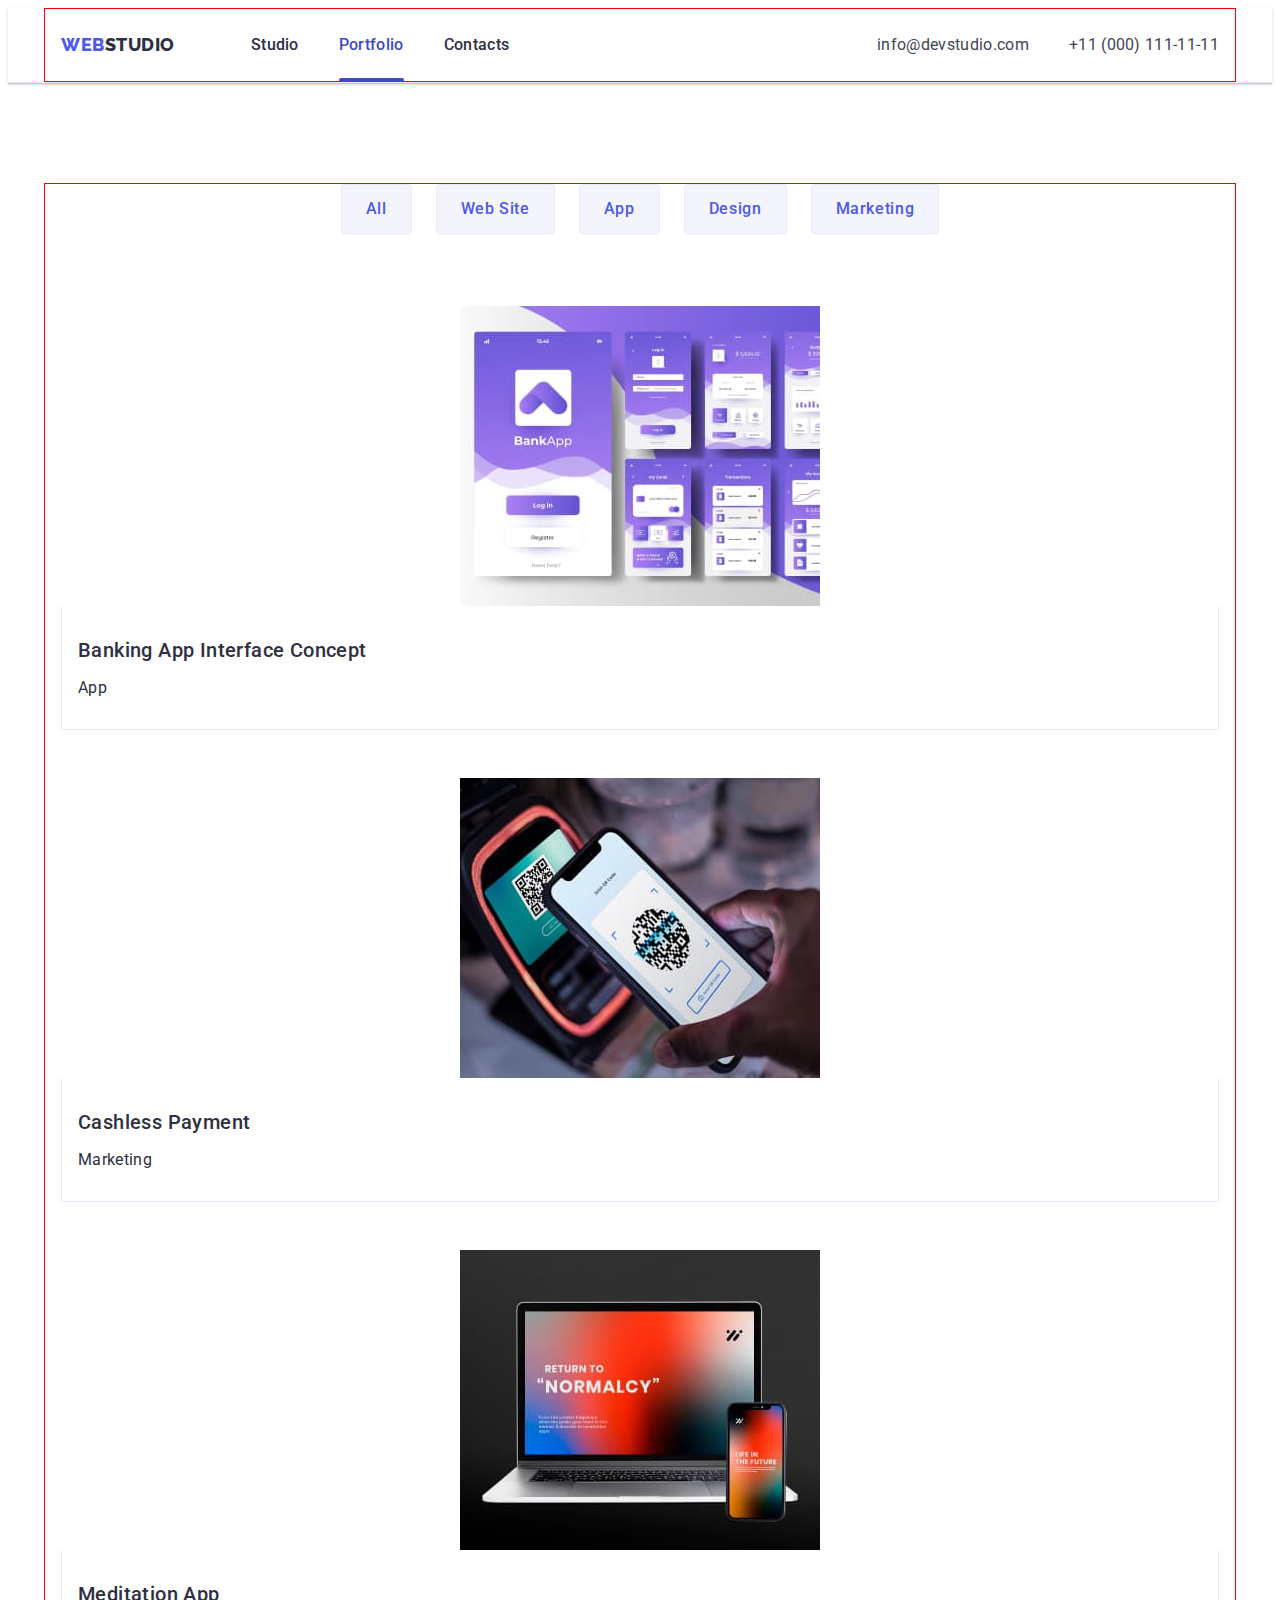
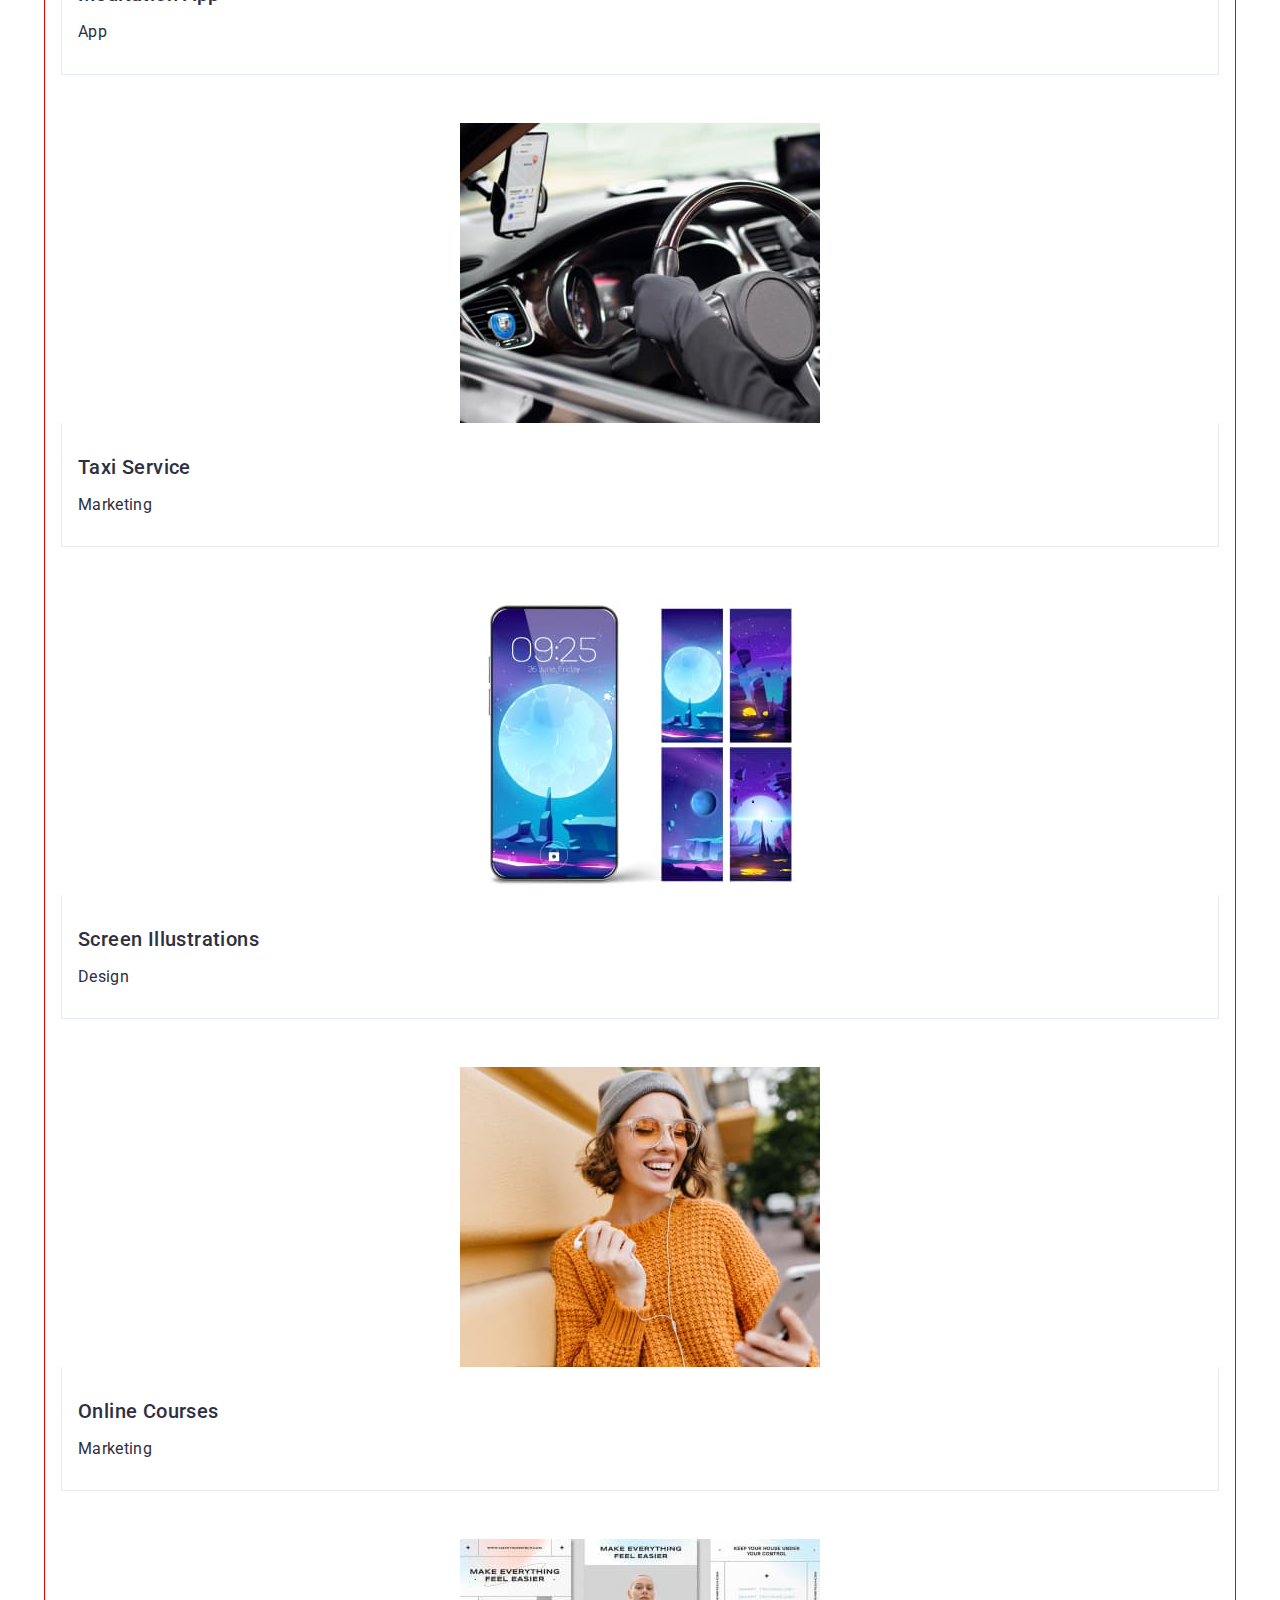
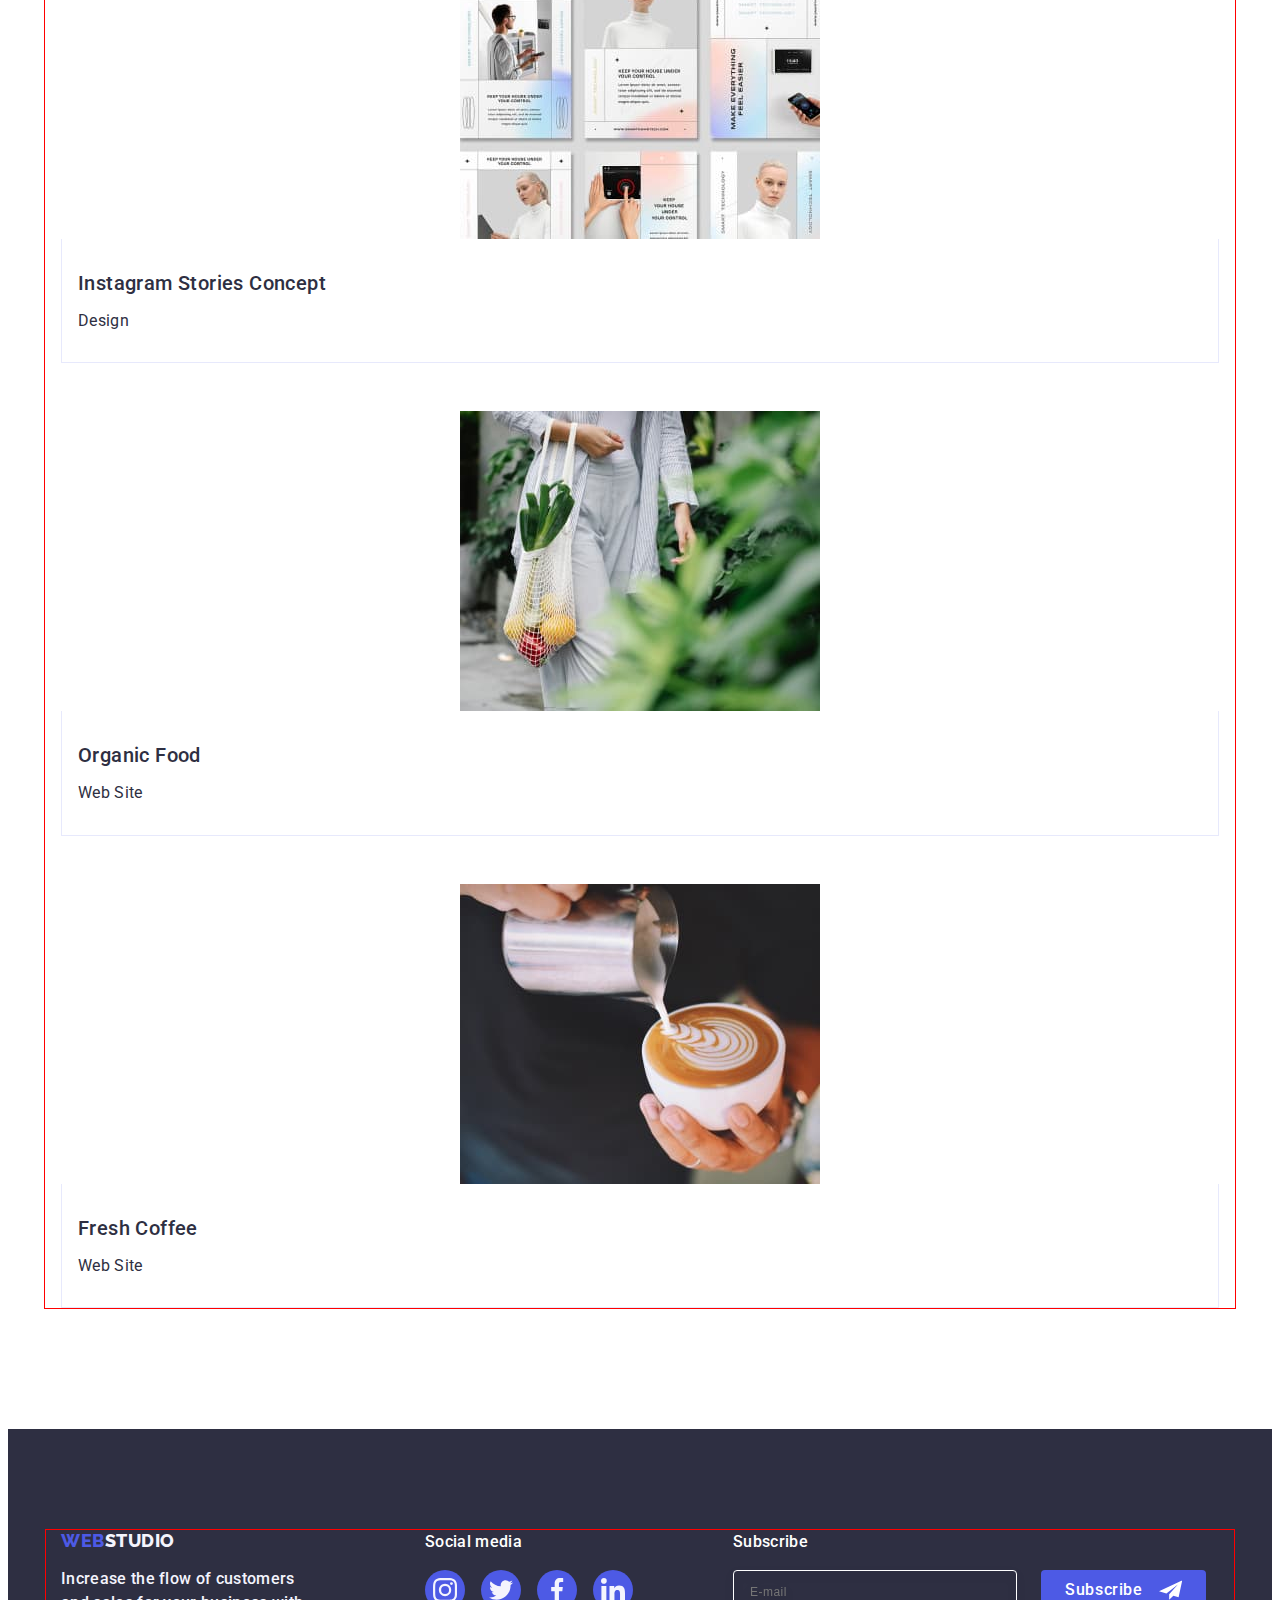
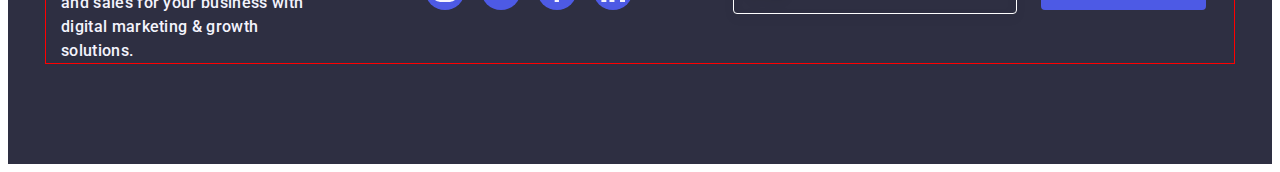
==== commit ac2829b8: "portfolio button" ====
--- a/portfolio.html
+++ b/portfolio.html
@@ -21,19 +21,19 @@
     <header class="header">
         <div class="container header-container">
             <nav class="header-navigation">
-                <a class="logo link" href="./index.html"> Web <span class="logo-accent link"> Studio </span></a>
+                <a class="logo link" href="./index.html">Web<span class="logo-accent link">Studio</span></a>
                 <ul class="header-menu list">
                     <li><a class="header-menu-item link" href="./index.html">Studio</a></li>
                     <li><a class="header-menu-item link current" href="./portfolio.html">Portfolio</a></li>
                     <li><a class="header-menu-item link" href="">Contacts</a></li>
                 </ul>
+                <address class="address link">
+                    <ul class="list adress-list">
+                        <li><a class="adress-list-item link" href="mailto:info@devstudio.com">info@devstudio.com</a></li>
+                        <li><a class="adress-list-item link" href="tel:+110001111111">+11 (000) 111-11-11</a></li>
+                    </ul>
+                </address>
             </nav>
-            <address class="address link">
-                <ul class="list adress-list">
-                    <li><a class="adress-list-item link" href="mailto:info@devstudio.com">info@devstudio.com</a></li>
-                    <li><a class="adress-list-item link" href="tel:+110001111111">+11 (000) 111-11-11</a></li>
-                </ul>
-            </address>
             <button type="button" class="menu-open-btn" data-menu-open>
                 <svg class="menu-icon" width="32" height="22">
                     <use href="./images/icons.svg#icon-menu-hamburger"></use>
@@ -48,7 +48,7 @@
             </button>
             <ul class="mod-menu-list list">
                 <li><a class="mod-menu-item link" href="./index.html">Studio</a></li>
-                <li><a class="mod-menu-item link mod-current" href="./portfolio.html">Portfolio</a></li>
+                <li><a class="mod-menu-item link  mod-current" href="./portfolio.html">Portfolio</a></li>
                 <li><a class="mod-menu-item link" href="">Contacts</a></li>
             </ul>
             <div>
@@ -246,7 +246,7 @@
     <footer class="footer">
         <div class="container container-footer">
             <div class="footer-text">
-                <a class="footer-logo link footer-block" href="./index.html"> Web <span
+                <a class="footer-logo link footer-block" href="./index.html">Web<span
                         class="footter-logo-accent link">
                         Studio </span></a>
                 <p class="footer-paragraf">Increase the flow of customers and sales for your business with digital
--- a/css/styles.css
+++ b/css/styles.css
@@ -58,7 +58,7 @@
   width: 100%;
   margin: 0 auto;
   padding: 0 16px;
-  /* border: 1px solid red; */
+  border: 1px solid red;
 }
 .header {
   border-bottom: 1px solid #e7e9fc;
@@ -747,7 +747,6 @@
 .container-portfolio {
   display: flex;
   flex-direction: column;
-  /* padding: 96px 0 120px 0; */
   padding: 48px 0;
 }
 .portfolio-card {
@@ -779,7 +778,6 @@
   line-height: 1.5;
   letter-spacing: 0.04em;
   cursor: pointer;
-  /* padding: 12px 24px; */
   padding: 8px 16px;
   border-radius: 4px;
   transition: color 250ms cubic-bezier(0.4, 0, 0.2, 1),
--- a/css/media.css
+++ b/css/media.css
@@ -2,7 +2,6 @@
   .container {
     max-width: 375px;
   }
-
   .mob-adress-tel {
     color: var(--iris, #4d5ae5);
     font-family: "Roboto", sans-serif;
@@ -18,7 +17,6 @@
   .container {
     max-width: 428px;
   }
-
   .section-one {
     background-image: linear-gradient(
         to bottom,
@@ -156,6 +154,25 @@
     justify-content: left;
     margin: 0;
   }
+  .container-portfolio {
+    padding: 64px 0 96px 0;
+  }
+
+.container-portfolio-button {
+  flex-wrap: nowrap;
+  justify-content: center;
+  margin-bottom: 64px;
+}
+.portfolio-button {
+  padding: 12px 24px;
+}
+
+
+
+
+
+
+
 }
 @media screen and (min-width: 1158px) {
   .container {
@@ -331,6 +348,13 @@
   .footer-button {
     min-width: 165px;
   }
-  }
-
-
+  .container-portfolio {
+    padding: 100px 0 120px 0;
+  }
+  .container-portfolio-button {
+    margin-bottom: 72px;
+  }
+
+  }
+
+
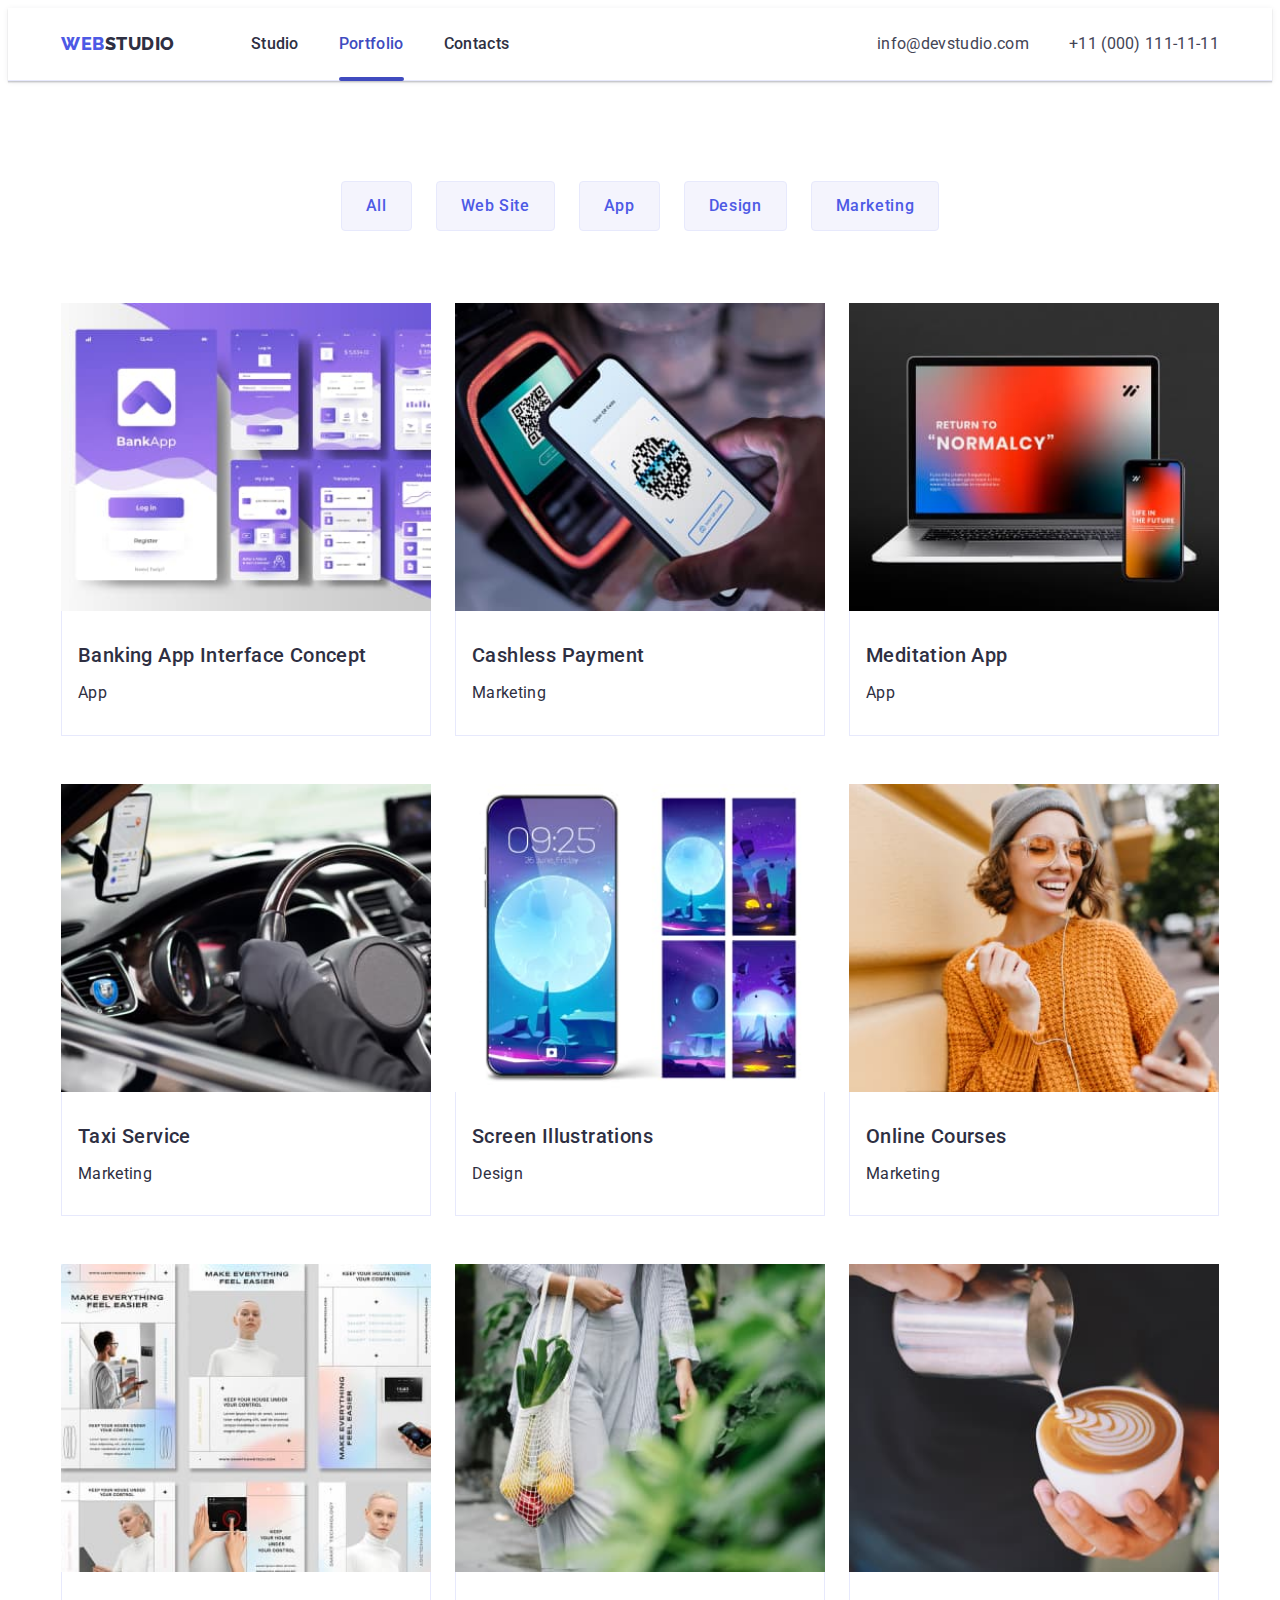
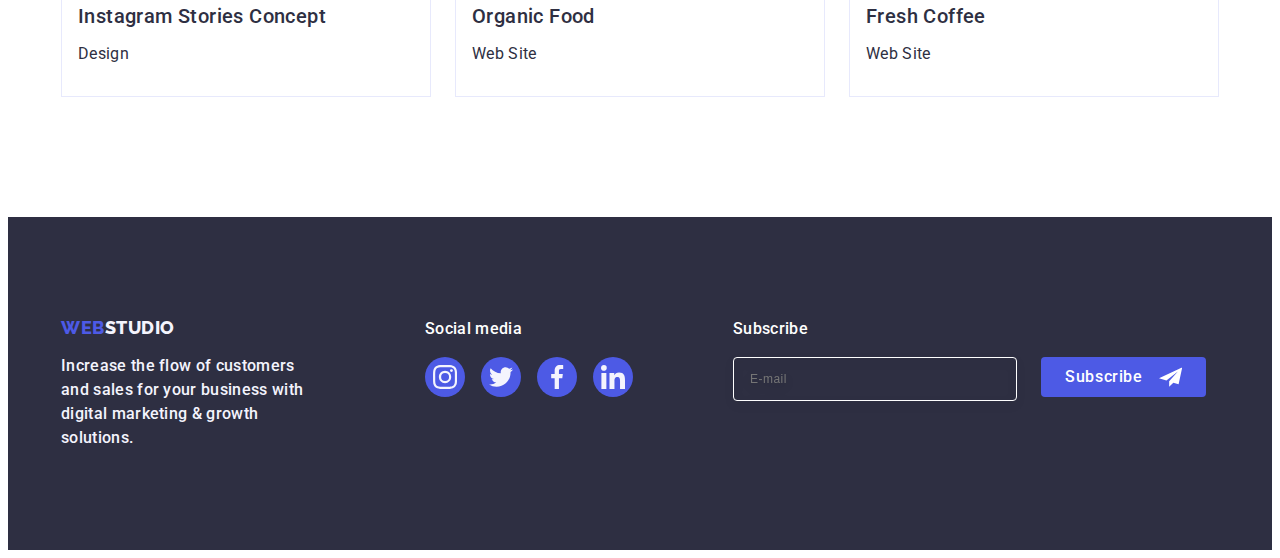
==== commit b1dfd446: "portfolio pre-check" ====
--- a/portfolio.html
+++ b/portfolio.html
@@ -29,7 +29,8 @@
                 </ul>
                 <address class="address link">
                     <ul class="list adress-list">
-                        <li><a class="adress-list-item link" href="mailto:info@devstudio.com">info@devstudio.com</a></li>
+                        <li><a class="adress-list-item link" href="mailto:info@devstudio.com">info@devstudio.com</a>
+                        </li>
                         <li><a class="adress-list-item link" href="tel:+110001111111">+11 (000) 111-11-11</a></li>
                     </ul>
                 </address>
@@ -107,7 +108,17 @@
                     <li class="portfolio-card">
                         <a class="link container-portfolio-item" href="./index.html">
                             <div class="box-overlay">
-                                <img src="./images/portfolioimg1.jpg" alt="Banking App Interface Concept">
+                                <picture>
+                                    <source srcset="
+                                    ./images/portfolioimg1.jpg    1x, 
+                                    ./images/portfolioimg1-2x.jpg 2x
+                                    " media="(min-width: 768px)" />
+                                    <source srcset="
+                                    ./images/portfolioimg1-mob.jpg    1x, 
+                                    ./images/portfolioimg1-mob-2x.jpg 2x" media="(max-width: 767px)" />
+                                    <img src="./images/portfolioimg1.jpg" alt="Banking App Interface Concept"
+                                        width="792" />
+                                </picture>
                                 <p class="overlay-text">
                                     14 Stylish and User-Friendly App Design Concepts · Task Manager App · Calorie
                                     Tracker App · Exotic Fruit Ecommerce App · Cloud Storage App
@@ -122,7 +133,16 @@
                     <li class="portfolio-card">
                         <a class="link container-portfolio-item" href="./index.html">
                             <div class="box-overlay">
-                                <img src="./images/portfolioimg2.jpg" alt="Cashless Payment">
+                                <picture>
+                                    <source srcset="
+                                    ./images/portfolioimg2.jpg    1x, 
+                                    ./images/portfolioimg2-2x.jpg 2x
+                                    " media="(min-width: 768px)" />
+                                    <source srcset="
+                                    ./images/portfolioimg2-mob.jpg    1x, 
+                                    ./images/portfolioimg2-mob-2x.jpg 2x" media="(max-width: 767px)" />
+                                    <img src="./images/portfolioimg2.jpg" alt="Cashless Payment" width="792" />
+                                </picture>
                                 <p class="overlay-text">
                                     14 Stylish and User-Friendly App Design Concepts · Task Manager App · Calorie
                                     Tracker App · Exotic Fruit Ecommerce App · Cloud Storage App
@@ -137,7 +157,16 @@
                     <li class="portfolio-card">
                         <a class="link container-portfolio-item" href="./index.html">
                             <div class="box-overlay">
-                                <img src="./images/portfolioimg3.jpg" alt="Meditation App">
+                                <picture>
+                                    <source srcset="
+                                    ./images/portfolioimg3.jpg    1x, 
+                                    ./images/portfolioimg3-2x.jpg 2x
+                                    " media="(min-width: 768px)" />
+                                    <source srcset="
+                                    ./images/portfolioimg3-mob.jpg    1x, 
+                                    ./images/portfolioimg3-mob-2x.jpg 2x" media="(max-width: 767px)" />
+                                    <img src="./images/portfolioimg3.jpg" alt="Meditation App" width="792" />
+                                </picture>
                                 <p class="overlay-text">
                                     14 Stylish and User-Friendly App Design Concepts · Task Manager App · Calorie
                                     Tracker App · Exotic Fruit Ecommerce App · Cloud Storage App
@@ -152,7 +181,16 @@
                     <li class="portfolio-card">
                         <a class="link container-portfolio-item" href="./index.html">
                             <div class="box-overlay">
-                                <img src="./images/portfolioimg4.jpg" alt="Taxi Service">
+                                <picture>
+                                    <source srcset="
+                                    ./images/portfolioimg4.jpg    1x, 
+                                    ./images/portfolioimg4-2x.jpg 2x
+                                    " media="(min-width: 768px)" />
+                                    <source srcset="
+                                    ./images/portfolioimg4-mob.jpg    1x, 
+                                    ./images/portfolioimg4-mob-2x.jpg 2x" media="(max-width: 767px)" />
+                                    <img src="./images/portfolioimg4.jpg" alt="Taxi Service" width="792" />
+                                </picture>
                                 <p class="overlay-text">
                                     14 Stylish and User-Friendly App Design Concepts · Task Manager App · Calorie
                                     Tracker App · Exotic Fruit Ecommerce App · Cloud Storage App
@@ -167,7 +205,16 @@
                     <li class="portfolio-card">
                         <a class="link container-portfolio-item" href="./index.html">
                             <div class="box-overlay">
-                                <img src="./images/portfolioimg5.jpg" alt="Screen Illustrations">
+                                <picture>
+                                    <source srcset="
+                                    ./images/portfolioimg5.jpg    1x, 
+                                    ./images/portfolioimg5-2x.jpg 2x
+                                    " media="(min-width: 768px)" />
+                                    <source srcset="
+                                    ./images/portfolioimg5-mob.jpg    1x, 
+                                    ./images/portfolioimg5-mob-2x.jpg 2x" media="(max-width: 767px)" />
+                                    <img src="./images/portfolioimg5.jpg" alt="Screen Illustrations" width="792" />
+                                </picture>
                                 <p class="overlay-text">
                                     14 Stylish and User-Friendly App Design Concepts · Task Manager App · Calorie
                                     Tracker App · Exotic Fruit Ecommerce App · Cloud Storage App
@@ -182,7 +229,16 @@
                     <li class="portfolio-card">
                         <a class="link container-portfolio-item" href="./index.html">
                             <div class="box-overlay">
-                                <img src="./images/portfolioimg6.jpg" alt="Online Courses">
+                                <picture>
+                                    <source srcset="
+                                    ./images/portfolioimg6.jpg    1x, 
+                                    ./images/portfolioimg6-2x.jpg 2x
+                                    " media="(min-width: 768px)" />
+                                    <source srcset="
+                                    ./images/portfolioimg6-mob.jpg    1x, 
+                                    ./images/portfolioimg6-mob-2x.jpg 2x" media="(max-width: 767px)" />
+                                    <img src="./images/portfolioimg6.jpg" alt="Online Courses" width="792" />
+                                </picture>
                                 <p class="overlay-text">
                                     14 Stylish and User-Friendly App Design Concepts · Task Manager App · Calorie
                                     Tracker App · Exotic Fruit Ecommerce App · Cloud Storage App
@@ -197,7 +253,16 @@
                     <li class="portfolio-card">
                         <a class="link container-portfolio-item" href="./index.html">
                             <div class="box-overlay">
-                                <img src="./images/portfolioimg7.jpg" alt="Instagram Stories Concept">
+                                <picture>
+                                    <source srcset="
+                                    ./images/portfolioimg7.jpg    1x, 
+                                    ./images/portfolioimg7-2x.jpg 2x
+                                    " media="(min-width: 768px)" />
+                                    <source srcset="
+                                    ./images/portfolioimg7-mob.jpg    1x, 
+                                    ./images/portfolioimg7-mob-2x.jpg 2x" media="(max-width: 767px)" />
+                                    <img src="./images/portfolioimg7.jpg" alt="Instagram Stories Concept" width="792" />
+                                </picture>
                                 <p class="overlay-text">
                                     14 Stylish and User-Friendly App Design Concepts · Task Manager App · Calorie
                                     Tracker App · Exotic Fruit Ecommerce App · Cloud Storage App
@@ -212,7 +277,16 @@
                     <li class="portfolio-card">
                         <a class="link container-portfolio-item" href="./index.html">
                             <div class="box-overlay">
-                                <img src="./images/portfolioimg8.jpg" alt="Organic Food">
+                                <picture>
+                                    <source srcset="
+                                    ./images/portfolioimg8.jpg    1x, 
+                                    ./images/portfolioimg8-2x.jpg 2x
+                                    " media="(min-width: 768px)" />
+                                    <source srcset="
+                                    ./images/portfolioimg8-mob.jpg    1x, 
+                                    ./images/portfolioimg8-mob-2x.jpg 2x" media="(max-width: 767px)" />
+                                    <img src="./images/portfolioimg8.jpg" alt="Organic Food" width="792" />
+                                </picture>
                                 <p class="overlay-text">
                                     14 Stylish and User-Friendly App Design Concepts · Task Manager App · Calorie
                                     Tracker App · Exotic Fruit Ecommerce App · Cloud Storage App
@@ -227,7 +301,16 @@
                     <li class="portfolio-card">
                         <a class="link container-portfolio-item" href="./index.html">
                             <div class="box-overlay">
-                                <img src="./images/portfolioimg9.jpg" alt="Fresh Coffee">
+                                <picture>
+                                    <source srcset="
+                                    ./images/portfolioimg9.jpg    1x, 
+                                    ./images/portfolioimg9-2x.jpg 2x
+                                    " media="(min-width: 768px)" />
+                                    <source srcset="
+                                    ./images/portfolioimg9-mob.jpg    1x, 
+                                    ./images/portfolioimg9-mob-2x.jpg 2x" media="(max-width: 767px)" />
+                                    <img src="./images/portfolioimg9.jpg" alt="Fresh Coffee" width="792" />
+                                </picture>
                                 <p class="overlay-text">
                                     14 Stylish and User-Friendly App Design Concepts · Task Manager App · Calorie
                                     Tracker App · Exotic Fruit Ecommerce App · Cloud Storage App
@@ -246,8 +329,7 @@
     <footer class="footer">
         <div class="container container-footer">
             <div class="footer-text">
-                <a class="footer-logo link footer-block" href="./index.html">Web<span
-                        class="footter-logo-accent link">
+                <a class="footer-logo link footer-block" href="./index.html">Web<span class="footter-logo-accent link">
                         Studio </span></a>
                 <p class="footer-paragraf">Increase the flow of customers and sales for your business with digital
                     marketing & growth solutions.</p>
--- a/css/styles.css
+++ b/css/styles.css
@@ -58,7 +58,7 @@
   width: 100%;
   margin: 0 auto;
   padding: 0 16px;
-  border: 1px solid red;
+  /* border: 1px solid red; */
 }
 .header {
   border-bottom: 1px solid #e7e9fc;
@@ -766,6 +766,7 @@
   gap: 16px 24px;
   justify-content: flex-start;
   margin-bottom: 48px;
+  max-width: 320px;
 }
 .portfolio-button {
   border: 1px solid var(--cornflower, #e7e9fc);
@@ -781,9 +782,9 @@
   padding: 8px 16px;
   border-radius: 4px;
   transition: color 250ms cubic-bezier(0.4, 0, 0.2, 1),
-    background-color 250ms cubic-bezier(0.4, 0, 0.2, 1),
-    border-color 250ms cubic-bezier(0.4, 0, 0.2, 1),
-    box-shadow 250ms cubic-bezier(0.4, 0, 0.2, 1);
+  background-color 250ms cubic-bezier(0.4, 0, 0.2, 1),
+  border-color 250ms cubic-bezier(0.4, 0, 0.2, 1),
+  box-shadow 250ms cubic-bezier(0.4, 0, 0.2, 1);
 }
 .portfolio-button:hover,
 .portfolio-button:focus {
--- a/css/media.css
+++ b/css/media.css
@@ -162,11 +162,19 @@
   flex-wrap: nowrap;
   justify-content: center;
   margin-bottom: 64px;
+  max-width: 100%;
 }
 .portfolio-button {
   padding: 12px 24px;
 }
-
+.container-portfolio-list {
+  flex-direction: row;
+  flex-wrap: wrap;
+  gap: 72px 24px;
+}
+.portfolio-card {
+width: calc((100% - 24px * 1) / 2);
+}
 
 
 
@@ -354,7 +362,12 @@
   .container-portfolio-button {
     margin-bottom: 72px;
   }
-
-  }
-
-
+  .container-portfolio-list {
+    gap: 48px 24px;
+  }
+  .portfolio-card {
+  width: calc((100% - 24px * 2) / 3);
+  }
+  }
+
+
